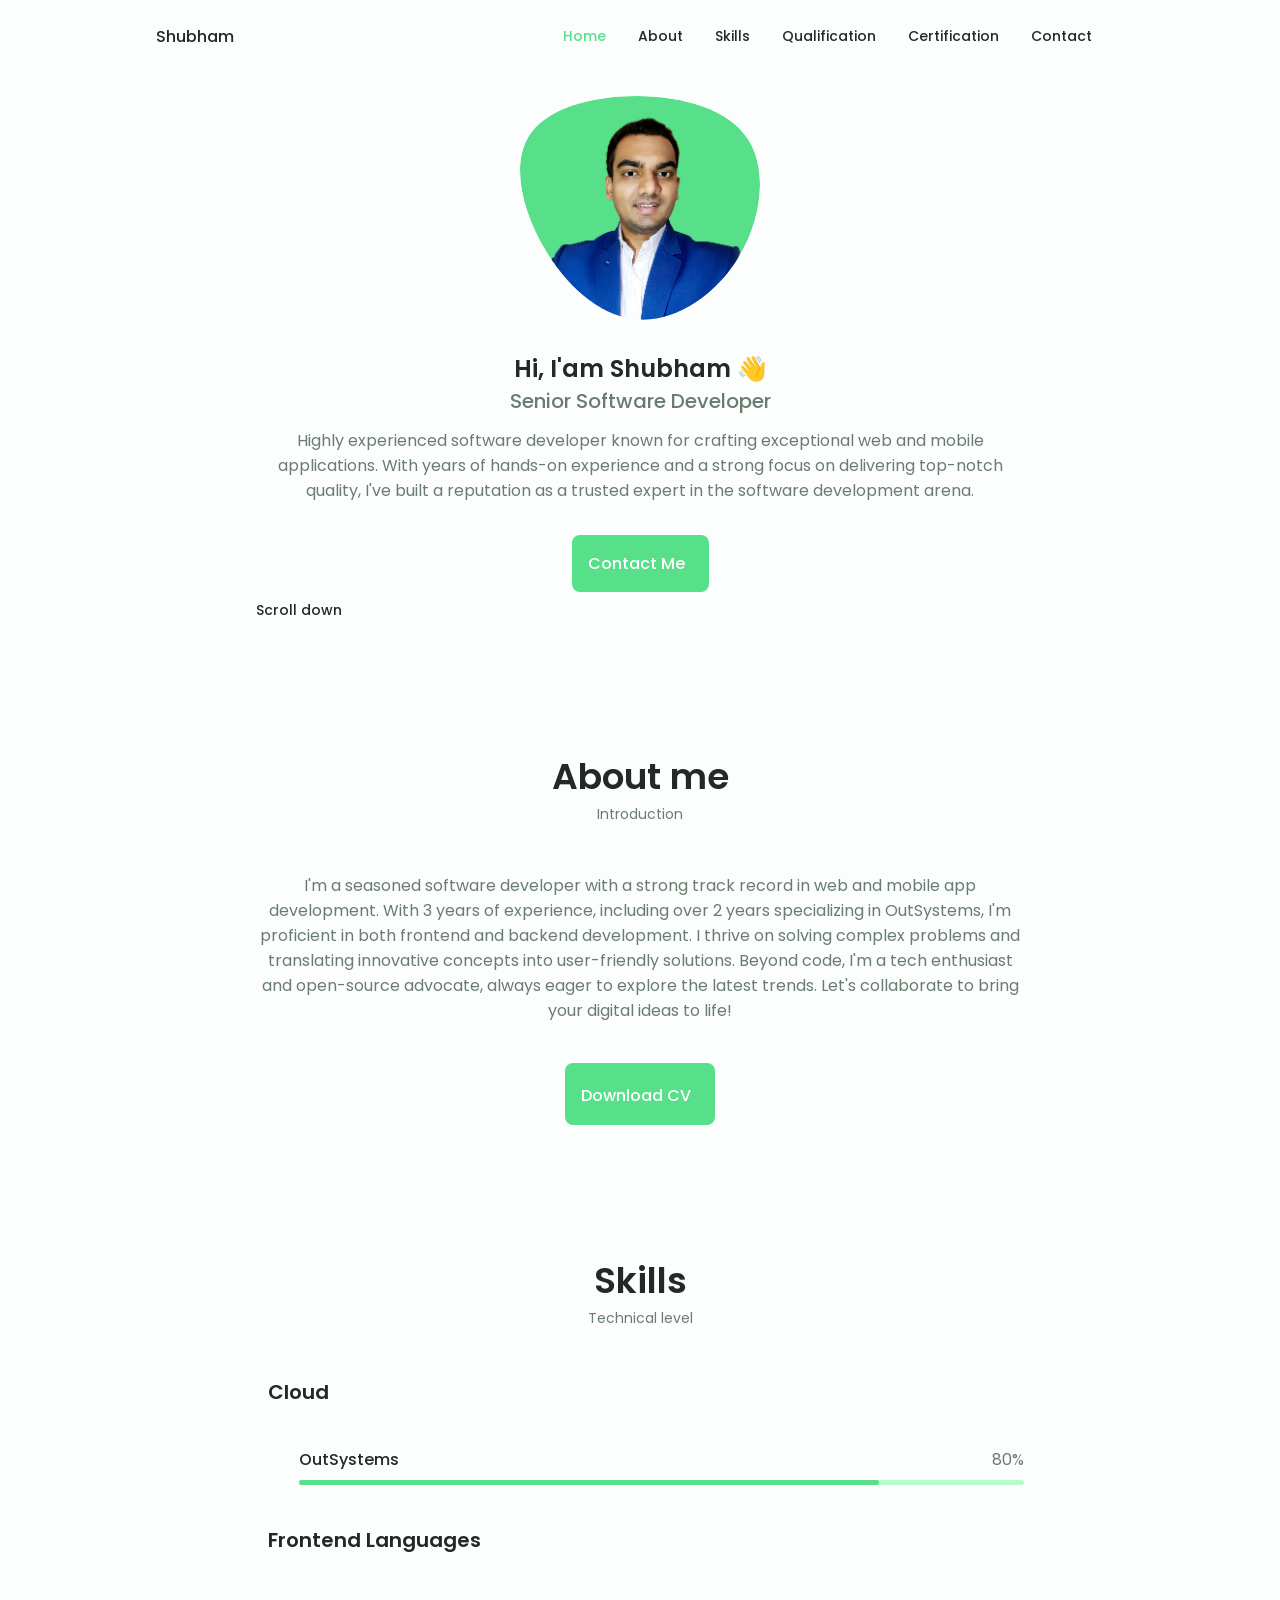
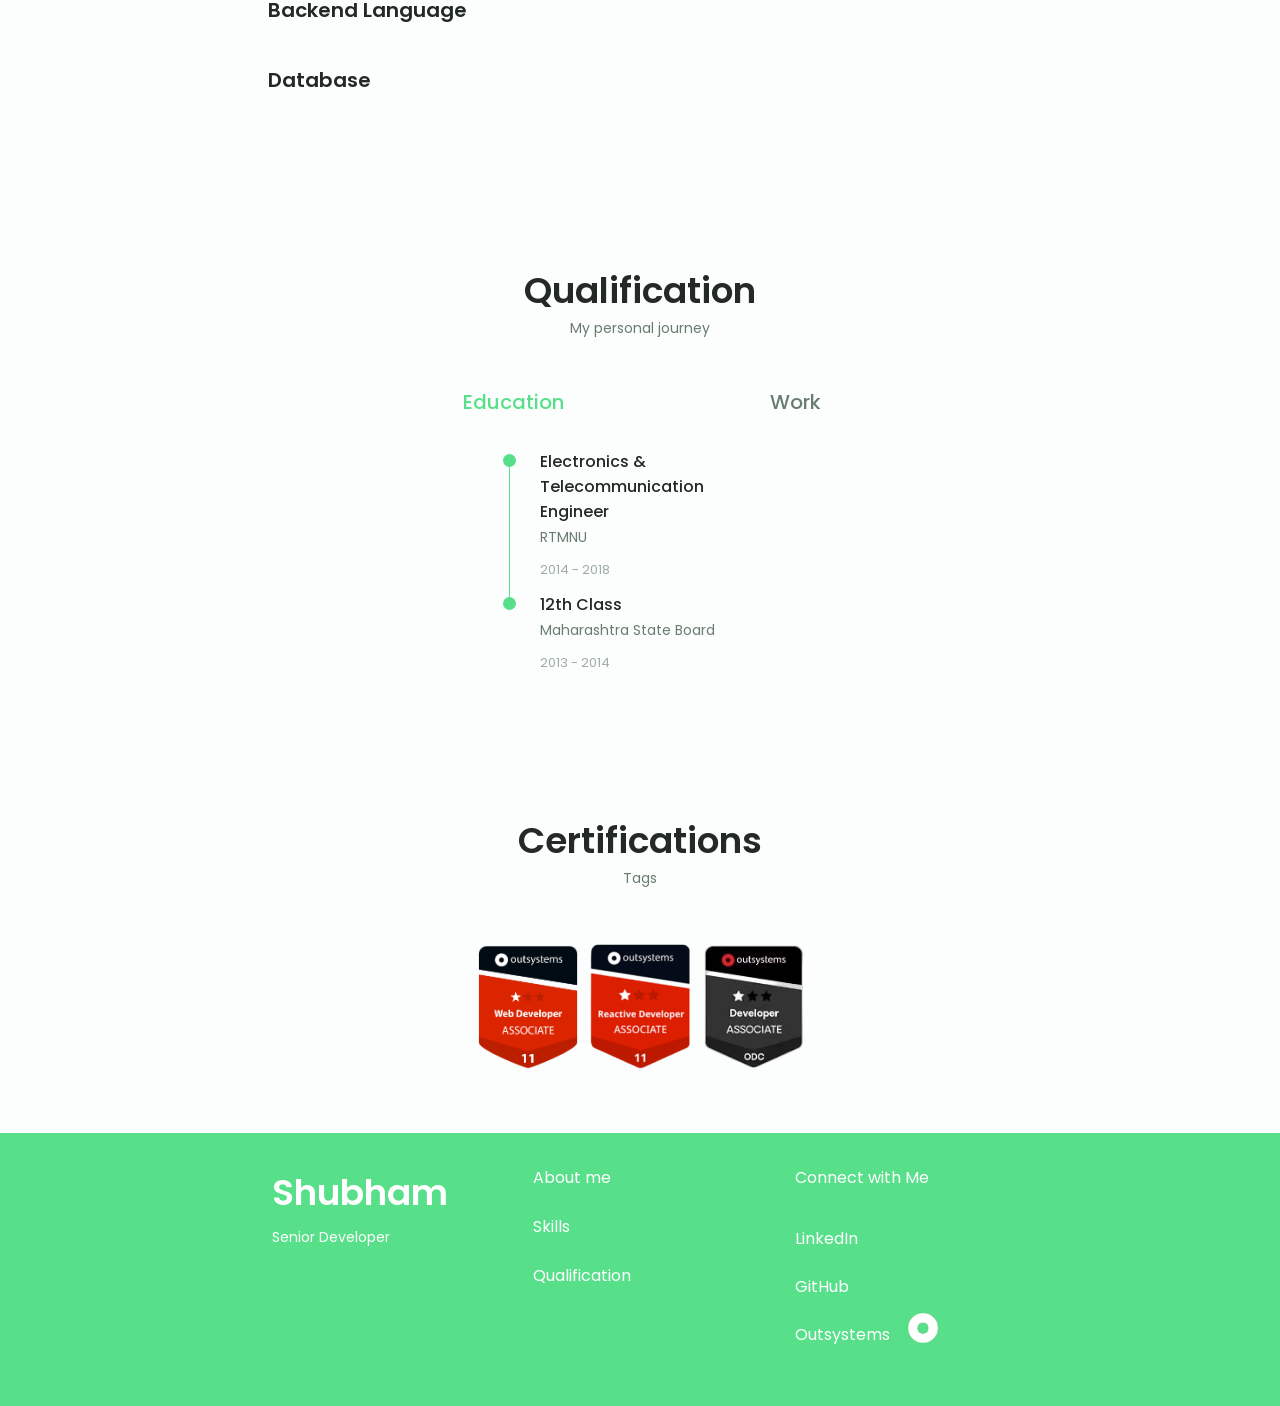
==== index.html @ b78211c8 "Added new files" ====
<!DOCTYPE html>
<html lang="en">
<head>
    <meta charset="UTF-8">
    <meta http-equiv="X-UA-Compatible" content="IE=edge">
    <meta name="viewport" content="width=device-width, initial-scale=1.0">

    <!--=============UNICONS====================-->
    <link rel="stylesheet" href="https://unicons.iconscout.com/release/v4.0.0/css/line.css">

    <!--=============SWIPER CSS====================-->
    <link rel="stylesheet" href="https://cdn.jsdelivr.net/npm/swiper@9.0.3/swiper-bundle.min.css">

    <!--=============CSS====================-->
    <link rel="stylesheet" href="assets/css/styles.css">

    <title>MyPortfolio</title>
</head>
<body>
        <!--=============HEADER====================-->
    <header class="header" id="header">
        <nav class="nav container">
            <a href="#" class="nav__name">Shubham</a>

            <div class="nav__menu" id="nav-menu">
                <ul class="nav__list grid">
                    <li>
                        <a href="#home" class="nav__link active-link">
                            <i class="uil uil-estate nav__icon"></i>Home
                        </a>
                    </li>
                    <li>
                        <a href="#about" class="nav__link">
                            <i class="uil uil-user nav__icon"></i>About
                        </a>
                    </li>
                    <li>
                        <a href="#skills" class="nav__link">
                            <i class="uil uil-file-alt nav__icon"></i>Skills
                        </a>
                    </li>
                    <li>
                        <a href="#qualification" class="nav__link">
                            <i class="uil uil-scenery nav__icon"></i>Qualification
                        </a>
                    </li>
                    <li>
                        <a href="#certification" class="nav__link">
                            <i class="uil uil-award nav__icon"></i>Certification
                        </a>
                    </li>
                    <li>
                        <a href="#footer" class="nav__link">
                            <i class="uil uil-message nav__icon"></i>Contact
                        </a>
                    </li>
                </ul>
                <i class="uil uil-times nav__close" id="nav-close"></i>
            </div>

            <div class="nav__btns">
                    <!-- Theme change button -->
                <i class="uil uil-moon dark-moon" id="theme-button"></i>

                <div class="nav__option" id="nav-option">
                    <i class="uil uil-apps"></i>
                </div>
            </div>
        </nav>
    </header>

    <!--=============MAIN====================-->
    <main class="main">

        <!--==================== HOME ====================-->
        <section class="section" id="home">
            <div class="container">
                <div class="home grid">
                    <div class="home__social">
                        <div class="grid">
                            <a href="https://www.linkedin.com/in/shubham-janbandhu-a11b12160/" target="_blank" class="home__social-icon">
                                <i class="uil uil-linkedin-alt"></i>
                            </a>
                            <a href="https://github.com/ShubhamJ-git" target="_blank" class="home__social-icon">
                                <i class="uil uil-github-alt"></i>
                            </a>
                        </div>
                        <div class="home__img">
                            <svg class="home__logo" viewBox="0 0 200 187" xmlns="http://www.w3.org/2000/svg" xmlns:xlink="http://www.w3.org/1999/xlink">
                                <mask id="mask0" mask-type="alpha">
                                    <path d="M190.312 36.4879C206.582 62.1187 201.309 102.826 182.328 134.186C163.346 165.547 
                                    130.807 187.559 100.226 186.353C69.6454 185.297 41.0228 161.023 21.7403 129.362C2.45775 
                                    97.8511 -7.48481 59.1033 6.67581 34.5279C20.9871 10.1032 59.7028 -0.149132 97.9666 
                                    0.00163737C136.23 0.303176 174.193 10.857 190.312 36.4879Z"/>
                                </mask>
                                <g mask="url(#mask0)">
                                    <path d="M190.312 36.4879C206.582 62.1187 201.309 102.826 182.328 134.186C163.346 
                                    165.547 130.807 187.559 100.226 186.353C69.6454 185.297 41.0228 161.023 21.7403 
                                    129.362C2.45775 97.8511 -7.48481 59.1033 6.67581 34.5279C20.9871 10.1032 59.7028 
                                    -0.149132 97.9666 0.00163737C136.23 0.303176 174.193 10.857 190.312 36.4879Z"/>
                                    <image class="home__logo-img" x='12' y='18'  href="assets/img/logo.png"/>
                                </g>
                            </svg>
                        </div>
                    </div>
                    
                    <div class="home__data home__heading">
                        <h1>Hi, I'am Shubham <span class="wave">👋</span> </h1>
                        <h3 class="home__subtitle">Senior Software Developer</h3>
                        <p class="home__description">Highly experienced software developer known for crafting exceptional web and mobile applications. With years of hands-on experience and a strong focus on delivering top-notch quality, I've built a reputation as a trusted expert in the software development arena.</p>
                        <a href="#footer" class="button button--flex"> Contact Me <i class="uil uil-message button__icon"></i></a>
                    </div>
                </div>
                <div class="home__scroll">
                    <a href="#about" class="home__scroll-button button--flex">
                        <i class="uil uil-mouse-alt home__scroll-mouse"></i>
                        <span class="home__scroll-name">Scroll down</span>
                        <i class="uil uil-arrow-down home__scroll-arrow"></i>
                    </a>
                </div>
            </div>
        </section>

        <!-------------ABOUT------------->
        <section class="section" id="about">
            <h2 class="section__title">About me</h2>
            <span class="section__subtitle">Introduction</span>

            <div class="about__container container">
                <p class="about__description">
                    I'm a seasoned software developer with a strong track record in web and mobile app development. With 3 years of experience, including over 2 years specializing in OutSystems, I'm proficient in both frontend and backend development. I thrive on solving complex problems and translating innovative concepts into user-friendly solutions. Beyond code, I'm a tech enthusiast and open-source advocate, always eager to explore the latest trends. Let's collaborate to bring your digital ideas to life!
                </p>
            </div>

            <div class="about__buttons">
                <a download="" href="assets/pdf/resume.pdf" target="_blank" class="button button__flex">
                    Download CV <i class="uil uil-import button__icon"></i>
                </a>
            </div>
        </section>

        <!-------------SKILLS------------->
        <section class="section" id="skills">
            <h2 class="section__title">Skills</h2>
            <span class="section__subtitle">Technical level</span>

            <div class="skills__container container grid">

                <!-------------SKILL 1------------->
                <div class="skills__content skills__open">
                    <div class="skills__header">
                        <i class="uil uil-clouds skills__icon"></i>
                        <div>
                            <h1 class="skills__title">Cloud</h1>
                        </div>
                        <i class="uil uil-angle-down skills__arrow"></i>
                    </div>

                    <div class="skills__list grid" >

                        <div class="skills__data">
                            <div class="skills__titles">
                                <h3 class="skills__name">OutSystems</h3>
                                <span class="skills_number">80%</span>
                            </div>
                            <div class="skills__bar">
                                <span class="skills__percentage skills__outsystems"></span>
                            </div>
                        </div>
                    </div>
                </div>

                <!-------------SKILL 2------------->
                <div class="skills__content skills__close">
                    <div class="skills__header">
                        <i class="uil uil-brackets-curly skills__icon"></i>
                        <div>
                            <h1 class="skills__title">Frontend Languages</h1>
                        </div>
                        <i class="uil uil-angle-down skills__arrow"></i>
                    </div>

                    <div class="skills__list grid" >

                        <div class="skills__data">
                            <div class="skills__titles">
                                <h3 class="skills__name">HTML</h3>
                                <span class="skills_number">70%</span>
                            </div>
                            <div class="skills__bar">
                                <span class="skills__percentage skills__html"></span>
                            </div>
                        </div>

                        <div class="skills__data">
                            <div class="skills__titles">
                                <h3 class="skills__name">CSS</h3>
                                <span class="skills_number">60%</span>
                            </div>
                            <div class="skills__bar">
                                <span class="skills__percentage skills__css"></span>
                            </div>
                        </div>

                        <div class="skills__data">
                            <div class="skills__titles">
                                <h3 class="skills__name">JavaScript</h3>
                                <span class="skills_number">40%</span>
                            </div>
                            <div class="skills__bar">
                                <span class="skills__percentage skills__js"></span>
                            </div>
                        </div>
                    </div>
                </div>

                <!-------------SKILL 3------------->
                <div class="skills__content skills__close">
                    <div class="skills__header">
                        <i class="uil uil-server-network skills__icon"></i>
                        <div>
                            <h1 class="skills__title">Backend Language</h1>
                        </div>
                        <i class="uil uil-angle-down skills__arrow"></i>
                    </div>

                    <div class="skills__list grid" >

                        <div class="skills__data">
                            <div class="skills__titles">
                                <h3 class="skills__name">Java</h3>
                                <span class="skills_number">80%</span>
                            </div>
                            <div class="skills__bar">
                                <span class="skills__percentage skills__java"></span>
                            </div>
                        </div>
                    </div>
                </div>

                <!-------------SKILL 4------------->
                <div class="skills__content skills__close">
                    <div class="skills__header">
                        <i class="uil uil-database-alt skills__icon"></i>
                        <div>
                            <h1 class="skills__title">Database</h1>
                        </div>
                        <i class="uil uil-angle-down skills__arrow"></i>
                    </div>

                    <div class="skills__list grid" >

                        <div class="skills__data">
                            <div class="skills__titles">
                                <h3 class="skills__name">MySQL</h3>
                                <span class="skills_number">70%</span>
                            </div>
                            <div class="skills__bar">
                                <span class="skills__percentage skills__mysql"></span>
                            </div>
                        </div>

                        <div class="skills__data">
                            <div class="skills__titles">
                                <h3 class="skills__name">SQL Server</h3>
                                <span class="skills_number">40%</span>
                            </div>
                            <div class="skills__bar">
                                <span class="skills__percentage skills__sqlserver"></span>
                            </div>
                        </div>
                    </div>
                </div>
            </div>
        </section>

        <!-------------QUALIFICATION------------->
        <section class="qualification section" id="qualification">
            <h2 class="section__title">Qualification</h2>
            <span class="section__subtitle">My personal journey</span>

            <div class="qualification__container container">
                <div class="qualification__tabs">
                    <div class="qualification__button button--flex qualification__active" data-target="#education">
                        <i class="uil uil-graduation-cap qualification__icon"></i>
                        Education
                    </div>
                    <div class="qualification__button button--flex" data-target="#work">
                        <i class="uil uil-bag-alt qualification__icon"></i>
                        Work
                    </div>
                </div>

                <div class="qualification__sections">
                    <div class="qualification__content">
                        <!-------------QUALIFICATION CONTENT 1------------->
                        <div class="qualification__content qualification__active" data-content id="education">
                            <!-------------QUALIFICATION 1------------->
                            <div class="qualification__data">
                                <div>
                                    <span class="qualification__rounder"></span>
                                    <span class="qualification__line"></span>
                                </div>
                                <div>
                                    <h3 class="qualification__title">Electronics & Telecommunication Engineer</h3>
                                    <span class="qualification__subtitle">RTMNU</span>
                                    <div class="qualification__calendar">
                                        <i class="uil uil-calendar-alt"></i>
                                        2014 - 2018
                                    </div>
                                </div>
                            </div>

                        <!-------------QUALIFICATION 2------------->
                            <div class="qualification__data">
                                <div>
                                    <span class="qualification__rounder"></span>
                                </div>
                                <div>
                                    <h3 class="qualification__title">12th Class</h3>
                                    <span class="qualification__subtitle">Maharashtra State Board</span>
                                    <div class="qualification__calendar">
                                        <i class="uil uil-calendar-alt"></i>
                                        2013 - 2014
                                    </div>
                                </div>
                            </div>
                        </div>

                        <!-------------QUALIFICATION CONTENT 2------------->
                        <div class="qualification__content" data-content id="work">
                            <!-------------QUALIFICATION 1------------->
                            <div class="qualification__data">
                                <div>
                                    <span class="qualification__rounder"></span>
                                    <span class="qualification__line"></span>
                                </div>
                                <div>
                                    <h3 class="qualification__title">Senior Developer</h3>
                                    <span class="qualification__subtitle">OMNEPRESENT TECHNOLOGIES</span>
                                    <div class="qualification__calendar">
                                        <i class="uil uil-calendar-alt"></i>
                                        June 2021 - Present
                                    </div>
                                </div>
                            </div>
                        
                        <!-------------QUALIFICATION 2------------->
                        <div class="qualification__data">
                            <div>
                                <span class="qualification__rounder"></span>
                                <span class="qualification__line"></span>
                            </div>
                            <div>
                                <h3 class="qualification__title">Intern</h3>
                                <span class="qualification__subtitle">HEBEON TECHNOLOGIES</span>
                                <div class="qualification__calendar">
                                    <i class="uil uil-calendar-alt"></i>
                                    Sep 2020 - Dec 2020
                                </div>
                            </div>
                        </div>    

                        <!-------------QUALIFICATION 3------------->
                            <div class="qualification__data">
                                <div>
                                    <span class="qualification__rounder"></span>
                                </div>
                                <div>
                                    <h3 class="qualification__title">Account Recievable Specialist</h3>
                                    <span class="qualification__subtitle">Ascent Business Solution Pvt. Ltd.</span>
                                    <div class="qualification__calendar">
                                        <i class="uil uil-calendar-alt"></i>
                                        July 2018 - Dec 2019
                                    </div>
                                </div>
                            </div>
                        </div>
                    </div>
                </div>
            </div>
        </section>

        <!--=============Certifications====================-->
        <section class="section" id="certification">
            <h2 class="section__title">Certifications</h2>
            <span class="section__subtitle">Tags</span>

            <div class="container grid">
                <div class="certification__content">
                    <img class="certification__web__logo" src="assets/img/WebAssociate.png" alt="web">
                    <img class="certification__reactive__logo" src="assets/img/ReactiveAssociate.png" alt="reactive">
                    <img class="certification__web__logo" src="assets/img/ODC.png" alt="ODC">
                </div>
            </div>
        </section>

    </main>

    <!--=============FOOTER====================-->
    <footer class="footer" id="footer">
        <div class="footer__bg">
            <div class="footer__container container grid__footer">
                <div>
                    <h1 class="footer__title">Shubham</h1>
                    <span class="footer__subtitle">Senior Developer</span>
                </div>
                <ul class="footer__links">
                    <li>
                        <a href="#about" class="footer__link">About me</a>
                    </li>
                    <li>
                        <a href="#skills" class="footer__link">Skills</a>
                    </li>
                    <li>
                        <a href="#qualification" class="footer__link">Qualification</a>
                    </li>
                </ul>
                <ul class="footer__links">
                    <li>
                        <span class="footer__link">Connect with Me</span>
                    </li>
                    <li class="footer__social-link">
                        <p class="footer__link">LinkedIn</p>
                        <a href="https://www.linkedin.com/in/shubham-janbandhu-a11b12160/" target="_blank" class="footer__social-icon">
                            <i class="uil uil-linkedin"></i>
                        </a>
                        <p class="footer__link">GitHub</p>
                        <a href="https://github.com/ShubhamJ-git" target="_blank" class="footer__social-icon">
                            <i class="uil uil-github"></i>
                        </a>
                        <p class="footer__link">Outsystems</p>
                        <a href="https://www.outsystems.com/profile/m4yt1bsoyk/overview" target="_blank" class="footer__social-icon">
                            <img src="assets/img/Outsystems.png" class="footer__outsystems-logo"/>
                        </a>  
                    </li>
                </ul>
            </div>
        </div>
    </footer>

    <!--=============SCROLL TOP====================-->
    <a href="#" class="scrollup" id="scroll-up">
        <i class="uil uil-arrow-up scrollup__icon"></i>
    </a>
        
    <!--=============MAIN JS====================-->
    <script src="assets/js/main.js"></script>
</body>
</html>
---- assets/css/styles.css ----
/*--=============GOOGLE FONTS====================--*/
@import url('https://fonts.googleapis.com/css2?family=Poppins:wght@400;500;600&display=swap');

/*--=============VARIABLE CSS====================--*/
:root {
  --header-height: 3rem;

  /*========== Colors ==========*/
  /* Change favorite color */
  --hue-color: 142; /*Purple 250 - Green 142 - Blue 230 - Pink 340*/

  /* HSL color mode */
  --first-color: hsl(var(--hue-color), 69%, 61%);
  --first-color-second: hsl(var(--hue-color), 69%, 61%);
  --first-color-alt: hsl(var(--hue-color), 57%, 53%);
  --first-color-lighter: hsl(var(--hue-color), 92%, 85%);
  --title-color: hsl(var(--hue-color), 8%, 15%);
  --text-color: hsl(var(--hue-color), 8%, 45%);
  --text-color-light: hsl(var(--hue-color), 8%, 65%);
  --input-color: hsl(var(--hue-color), 70%, 96%);
  --body-color: hsl(var(--hue-color), 60%, 99%);
  --container-color: #fff;
  --scroll-bar-color: hsl(var(--hue-color), 12%, 90%);
  --scroll-thumb-color: hsl(var(--hue-color), 12%, 80%);

  /*========== Font and typography ==========*/
  --body-font: 'Poppins', sans-serif;

  /* .5rem = 8px, 1rem = 16px, 1.5rem = 24px ... */
  --big-font-size: 2rem;
  --h1-font-size: 1.5rem;
  --h2-font-size: 1.25rem;
  --h3-font-size: 1.125rem;
  --normal-font-size: .938rem;
  --small-font-size: .813rem;
  --smaller-font-size: .75rem;

  /*========== Font weight ==========*/
  --font-medium: 500;
  --font-semi-bold: 600;

  /*========== Margenes Bottom ==========*/
  /* .25rem = 4px, .5rem = 8px, .75rem = 12px ... */
  --mb-0-25: .25rem;
  --mb-0-5: .5rem;
  --mb-0-75: .75rem;
  --mb-1: 1rem;
  --mb-1-5: 1.5rem;
  --mb-2: 2rem;
  --mb-2-5: 2.5rem;
  --mb-3: 3rem;

  /*========== z index ==========*/
  --z-tooltip: 10;
  --z-fixed: 100;
  --z-modal: 1000;
}

* {
    box-sizing: border-box;
    padding: 0;
    margin: 0;
  }

html{
  scroll-behavior: smooth;
}

body {
  margin: 0 0 var(--header-height) 0;
  font-family: var(--body-font);
  font-size: var(--normal-font-size);
  background-color: var(--body-color);
  color: var(--text-color);
}

h1, h2, h3, h4 {
  color: var(--title-color);
  font-weight: var(--font-semi-bold);
}

ul {
  list-style: none;
}

a {
  text-decoration: none;
}

img {
  max-width: 100%;
  height: auto;
}

/*==================== REUSABLE CSS CLASSES ====================*/
.section {
  padding: 2rem 0 4rem;
}

.section__title {
  font-size: var(--h1-font-size);
  color: var(--title-color);
}

.section__subtitle {
  display: block;
  font-size: var(--small-font-size);
  margin-bottom: var(--mb-3);
}

.section__title, 
.section__subtitle {
  text-align: center;
}

/*========== Button Dark/Light ==========*/
.nav__btns{
  display: flex;
  align-items: center;
}

.dark-moon{
  font-size: 1.25rem;
  color: var(--title-color);
  margin-right: var(--mb-1);
  cursor: pointer;
}

.dark-moon:hover{
  color: var(--first-color);
}

/*------------------Button------------*/
.button{
  display: inline-block;
  background-color: var(--first-color);
  color: #fff;
  padding: 1rem;
  border-radius: .5rem;
  font-weight: var(--font-medium);
}

.button:hover{
  background-color: var(--first-color-alt);
}

.button__icon{
  font-size: 1.25rem;
  margin-left: var(--mb-0-5);
  transition: .3s;
}

.button--white{
  background-color: #fff;
  color: var(--first-color);
}

.button--white:hover{
  background-color: #fff;
}

.button--flex{
  display: inline-flex;
  align-items: center;
}

.button--small{
  padding: .75rem 1rem;
}

.button--link{
  padding: 0;
  background-color: transparent;
  color: var(--first-color);
}

.button--link:hover{
  background-color: transparent;
  color: var(--first-color-alt);
}

/*==================== SCROLL BAR ====================*/
::-webkit-scrollbar{
  width: .60rem;
  background-color: var(--scroll-bar-color);
  border-radius: .5rem;
}

::-webkit-scrollbar-thumb{
  background-color: var(--scroll-thumb-color);
  border-radius: .5rem;
}

::-webkit-scrollbar-thumb:hover{
  background-color: var(--text-color-light);
}

/*==================== LAYOUT ====================*/
.container {
  max-width: 768px;
  margin-left: var(--mb-1-5);
  margin-right: var(--mb-1-5);
}

.grid {
  display: grid;
  gap: 1.5rem;
}

.header {
  width: 100%;
  position: fixed;
  bottom: 0;
  left: 0;
  z-index: var(--z-fixed);
  background-color: var(--body-color);
}

  /*==================== NAV ====================*/
.nav{
  max-width: 968px;
  height: var(--header-height);
  display: flex;
  justify-content: space-between;
  align-items: center;
}

.nav__name, .nav__option{
  color: var(--title-color);
  font-weight: var(--font-medium);
}

.nav__name:hover{
  color: var(--first-color);
}

.nav__option{
  font-size: 1.1rem;
  cursor: pointer;
}

.nav__option:hover{
  color: var(--first-color);
}

/*========== Variables Dark theme ==========*/
body.dark-theme{
  /* HSL color mode */
  --first-color-second: hsl(var(--hue-color), 30%, 8%);
  --title-color: hsl(var(--hue-color), 8%, 95%);
  --text-color: hsl(var(--hue-color), 8%, 75%);
  --input-color: hsl(var(--hue-color), 29%, 16%);
  --body-color: hsl(var(--hue-color), 28%, 12%);
  --container-color: hsl(var(--hue-color), 29%, 16%);
  --scroll-bar-color: hsl(var(--hue-color), 12%, 48%);
  --scroll-thumb-color: hsl(var(--hue-color), 12%, 36%);
}

/* Font size for large devices */
@media screen and (min-width: 968px) {
  :root {
      --big-font-size: 3rem;
      --h1-font-size: 2.25rem;
      --h2-font-size: 1.5rem;
      --h3-font-size: 1.25rem;
      --normal-font-size: 1rem;
      --small-font-size: .875rem;
      --smaller-font-size: .813rem;
  }
}

@media screen and (max-width: 767px) {
  .nav__menu{
    position: fixed;
    bottom: -100%;
    left: 0;
    width: 100%;
    background-color: var(--body-color);
    padding: 2rem 1.5rem 4rem;
    box-shadow: 0 -1px 4px rgba(0, 0, 0, 0.15);
    border-radius: 1.5rem 1.5rem 0 0;
    transition: .3s;
  }
}

.nav__list{
  grid-template-columns: repeat(3, 1fr);
  gap: 1rem;
}

.nav__link{
  display: flex;
  flex-direction: column;
  align-items: center;
  font-size: var(--small-font-size);
  color: var(--title-color);
  font-weight: var(--font-medium);
}

.nav__link:hover{
  color: var(--first-color);
}

.nav__icon{
  font-size: 1.2rem;
}

.nav__close{
  position: absolute;
  right: 1.3rem;
  bottom: .5rem;
  font-size: 1.5rem;
  cursor: pointer;
  color: var(--first-color);
}

.nav__close:hover{
  color: var(--first-color-alt);
}

/*show-menu*/
.show-menu{
  bottom: 0;
}

/* Active Link */
.active-link{
  color: var(--first-color);
}

/* Change background header */
.scroll-header{
  box-shadow: 0 -1px 4px rgba(0, 0, 0, 0.15);
}

/*=============== Home =======================*/
.home__img{
  order: 1;
  justify-self: center;
}

.home__content{
  gap: 1rem;
}

.home__social{
  display: grid;
  grid-template-columns: 0 1fr;
  align-items: end;
}

.home__social-icon{
  font-size: 1.25rem;
  color: var(--first-color);
}

.home__social-icon:hover{
  color: var(--first-color-alt);
}

.home__logo{
  width: 200px;
  fill: var(--first-color);
}

.home__logo-img{
  width: 175px;
}

.home__data{
  order: 1;
  grid-column: 1/2;
}

.home__subtitle{
  font-size: var(--h3-font-size);
  color: var(--text-color);
  font-weight: var(--font-medium);
  margin-bottom: var(--mb-0-75);
}

.home__description{
  margin-bottom: var(--mb-2);
}

.home__scroll{
  display: none;
}

.home__scroll-button{
  color: var(--first-color);
  transition: .3s;
}

.home__scroll-button:hover{
  transform: translateY(.25rem);
}

.home__scroll-mouse{
  font-size: 2rem;
}

.home__scroll-name{
  font-size: var(--small-font-size);
  color: var(--title-color);
  font-weight: var(--font-medium);
  
}

.home__scroll-arrow{
  font-size: 1.25rem;
}

.home__heading{
  text-align: center;
}

/*========== About ===============*/
.about__description{
  text-align: center;
  margin-bottom: var(--mb-2-5);
}

.about__container{
  column-gap: 5rem;
}

.about__buttons{
  display: flex;
  justify-content: center;
}

/*========== Skills ===============*/
.skills__icon, 
.skills__arrow{
  font-size: 2rem;
  color: var(--first-color);
}

.skills__container{
  row-gap: 0;
}

.skills__header{
  display: flex;
  align-items: center;
  margin-bottom: var(--mb-2-5);
  cursor: pointer;
}

.skills__icon{
  margin-right: var(--mb-0-75);
}

.skills__arrow{
  margin-left: auto;
  transition: .4s;
}

.skills__title{
  font-size: var(--h3-font-size);
}

.skills__subtitle{
  font-size: var(--small-font-size);
  color: var(--text-color-light);
}

.skills__list{
  row-gap: 1.5rem;
  padding-left: 2.7rem;
}

.skills__titles{
  display: flex;
  justify-content: space-between;
  margin-bottom: var(--mb-0-5);
}

.skills__open .skills__list{
  height: max-content;
  margin-bottom: var(--mb-2-5);
}

.skills__close .skills__list{
  height: 0;
  overflow: hidden;
}

.skills__name{
  font-size: var(--normal-font-size);
  font-weight: var(--font-medium);
}

.skills__bar,
.skills__percentage{
  height: 5px;
  border-radius: .25rem;
}

.skills__bar{
  background-color: var(--first-color-lighter);
}

.skills__percentage{
  display: block;
  background-color: var(--first-color);
}

.skills__outsystems{
  width: 80%;
}

.skills__html{
  width: 70%;
}

.skills__css{
  width: 60%;
}

.skills__js{
  width: 40%;
}

.skills__java{
  width: 80%;
}

.skills__mysql{
  width: 70%;
}

.skills__sqlserver{
  width: 40%;
}

.skills__open .skills__arrow{
  transform: rotate(-180deg);
}

/*========== Qualifications ===============*/
.qualification__icon{
  font-size: 1.8rem;
  margin-right: var(--mb-0-25);
}

.qualification__tabs{
  display: flex;
  justify-content: space-evenly;
  margin-bottom: var(--mb-2);
}

.qualification__button{
  font-size: var(--h3-font-size);
  font-weight: var(--font-medium);
  cursor: pointer;
}

.qualification__button:hover{
  color: var(--first-color);
}

.qualification__icon{
  font-size: 1.8rem;
  margin-right: var(--mb-0-25);
}

.qualification__button.qualification__active{
  color: var(--first-color);
}

.qualification__rounder{
  display: inline-block;
  width: 13px;
  height: 13px;
  background-color: var(--first-color);
  border-radius: 50%;
}

.qualification__line{
  display: block;
  width: 1px;
  height: 100%;
  background-color: var(--first-color);
  transform: translate(6px, -7px);
}

.qualification [data-content]{
  display: none;
}

.qualification__active[data-content]{
  display: block;
  margin: auto;
  width: max-content;
}

.qualification__data{
  display: grid;
  grid-template-columns: 1fr 200px 1fr;
  column-gap: 1.5rem;
  margin-bottom: var(--mb-0-75);
}

.qualification__calendar{
  font-size: var(--smaller-font-size);
  color: var(--text-color-light);
}

.qualification__title{
  font-size: var(--normal-font-size);
  font-weight: var(--font-medium);
}

.qualification__subtitle{
  display: inline-block;
  font-size: var(--small-font-size);
  margin-bottom: var(--mb-0-75);
}

/* FOOTER */

.footer{
  padding-top: 2rem;
}

.footer__bg{
  background-color: var(--first-color-second);
  padding: 2rem 0 3rem;
}

.footer__container{
  row-gap: 3.5rem;
}

.footer__title{
  font-size: var(--h1-font-size);
  margin-bottom: var(--mb-0-25);
}

.footer__subtitle{
  font-size: var(--small-font-size);
}

.footer__links{
  display: flex;
  flex-direction: column;
  row-gap: 1.5rem;
}

.footer__link:hover{
  color: var(--first-color-lighter);
}

.footer__title,
.footer__subtitle,
.footer__link,
.footer__social{
  color: #fff;
}

.footer__social-icon {
  font-size: 2rem;
  color: #fff;
}

.footer__social-link{
  display: grid;
  grid-template-columns: repeat(2, max-content);
  column-gap: 1rem;
  align-items: center;
  grid-template-rows: repeat(3, 3rem);
}

.footer__outsystems-logo{
  max-width: 40px;
  margin-left: -3px;
}

.grid__footer {
  display: grid;
  gap: 3rem;
}

/* SCROLL UP */
.scrollup{
  position: fixed;
  right: 1rem;
  bottom: -20%;
  background-color: var(--first-color);
  opacity: .8;
  padding: 0 .3rem;
  border-radius: .4rem;
  z-index: var(--z-tooltip);
  transition: .2s;
}

.scrollup:hover{
  background-color: var(--first-color-alt);
}

.scrollup__icon{
  font-size: 1.5rem;
  color: #fff;
}

.show-scroll{
  bottom: 5rem;
}

/* Certifications */
.certification__content{
  display: inline-flex;
  align-items: baseline;
  justify-content: center;
}

.certification__web__logo{
  width: 100px;
}

.certification__reactive__logo{
  width: 125px;
}

/*------ Media Queries ------*/

/* for small devices */
@media screen and (max-width: 350px) {

  .container{
    margin-left: var(--mb-1);
    margin-right: var(--mb-1);
  }

  .skills__title{
    font-size: var(--normal-font-size);
  }

}

/* for medium devices */
@media screen and (min-width: 568px) {

  .home__img{
    order: 1;
    justify-self: center;
  }

  .grid__footer {
    grid-template-columns: repeat(3, 1fr);
  }
}

@media screen and (min-width: 768px) {

  .home__content {
    padding-top: 1rem;
    column-gap: 2rem;
  }

  .home__scroll {
    display: block;
  }

  .home__scroll-button{
    margin-left: 0rem;
  }

  .container{
    margin-left: auto;
    margin-right: auto;
  }

  body{
    margin: 0;
  }

  .nav{
    height: calc(var(--header-height) + 1.5rem);
    column-gap: 1rem;
  }
  
  .header{
    top: 0;
    bottom: initial;
  }

  .header,
  .main,
  .footer__container{
      padding: 0 1rem;
  }

  .nav__option{
    display: none;
  }

  .nav__icon,
  .nav__close,
  .nav__toggle{
    display: none;
  }

  .nav__list{
    display: flex;
    column-gap: 2rem;
  }

  .nav__menu{
    margin-left: auto;
  }
  
  .section {
    padding: 6rem 0 2rem;
  }

  
}

/* for Large devices */
@media screen and (min-width: 1024px) {

  .home__logo{
    width: 240px;
  }
}

/*--------Animations----------*/
.wave {
  animation-name: wave-animation;  /* Refers to the name of your @keyframes element below */
  animation-duration: 2.5s;        /* Change to speed up or slow down */
  animation-iteration-count: infinite;  /* Never stop waving :) */
  transform-origin: 70% 70%;       /* Pivot around the bottom-left palm */
  display: inline-block;
}

@keyframes wave-animation {
    0% { transform: rotate( 0.0deg) }
   10% { transform: rotate(14.0deg) }  /* The following five values can be played with to make the waving more or less extreme */
   20% { transform: rotate(-8.0deg) }
   30% { transform: rotate(14.0deg) }
   40% { transform: rotate(-4.0deg) }
   50% { transform: rotate(10.0deg) }
   60% { transform: rotate( 0.0deg) }  /* Reset for the last half to pause */
  100% { transform: rotate( 0.0deg) }
}
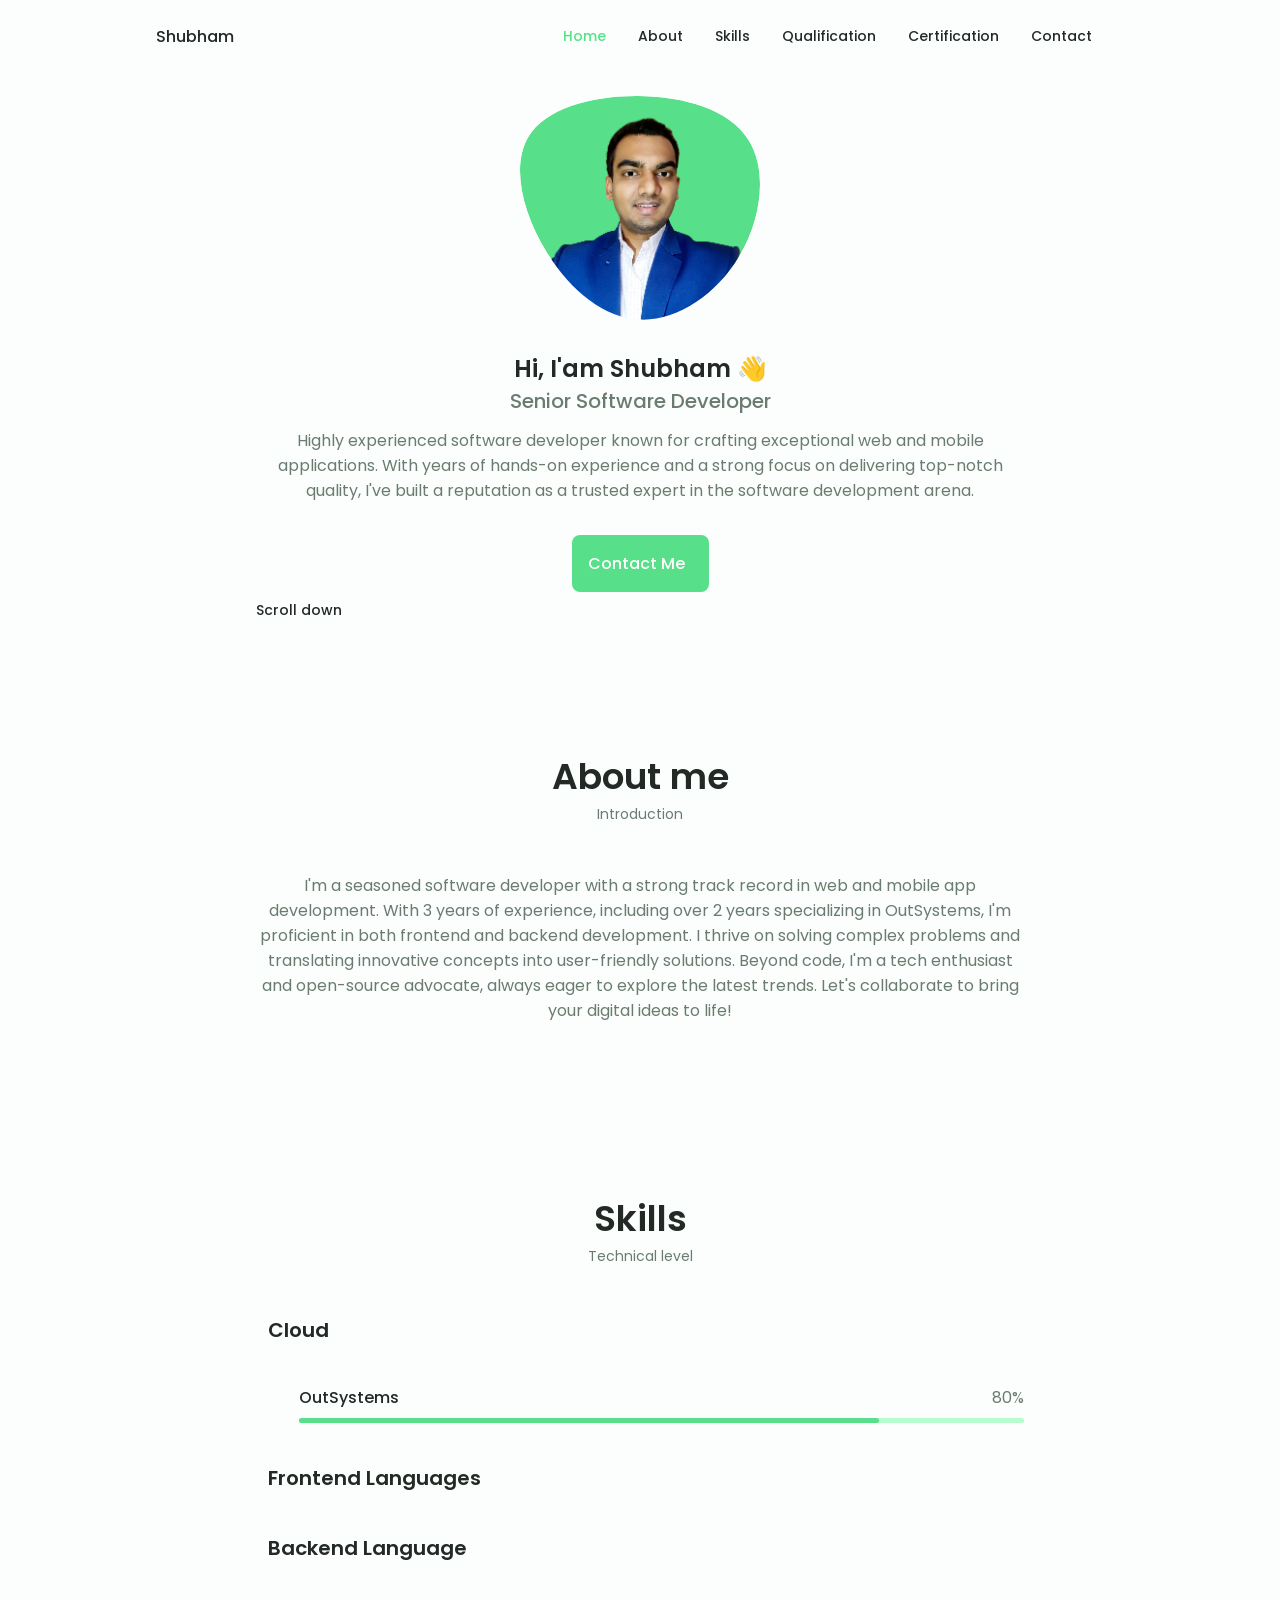
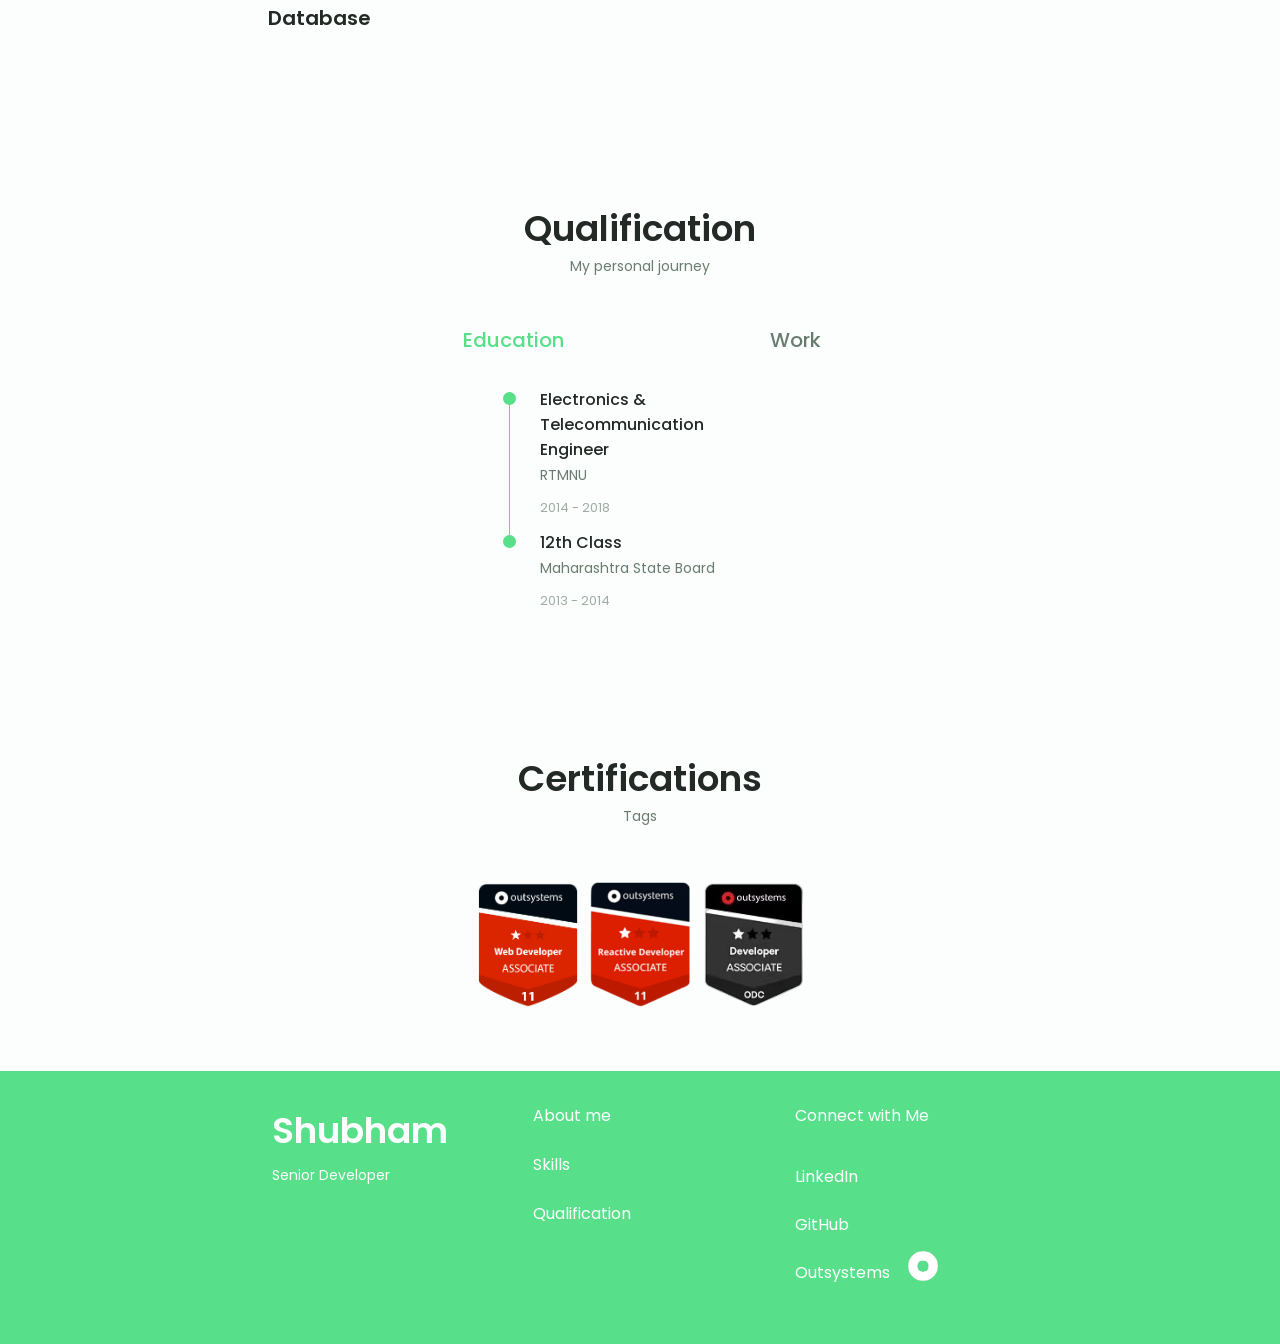
==== commit fd9fa094: "Update html" ====
--- a/index.html
+++ b/index.html
@@ -131,12 +131,6 @@
                     I'm a seasoned software developer with a strong track record in web and mobile app development. With 3 years of experience, including over 2 years specializing in OutSystems, I'm proficient in both frontend and backend development. I thrive on solving complex problems and translating innovative concepts into user-friendly solutions. Beyond code, I'm a tech enthusiast and open-source advocate, always eager to explore the latest trends. Let's collaborate to bring your digital ideas to life!
                 </p>
             </div>
-
-            <div class="about__buttons">
-                <a download="" href="assets/pdf/resume.pdf" target="_blank" class="button button__flex">
-                    Download CV <i class="uil uil-import button__icon"></i>
-                </a>
-            </div>
         </section>
 
         <!-------------SKILLS------------->
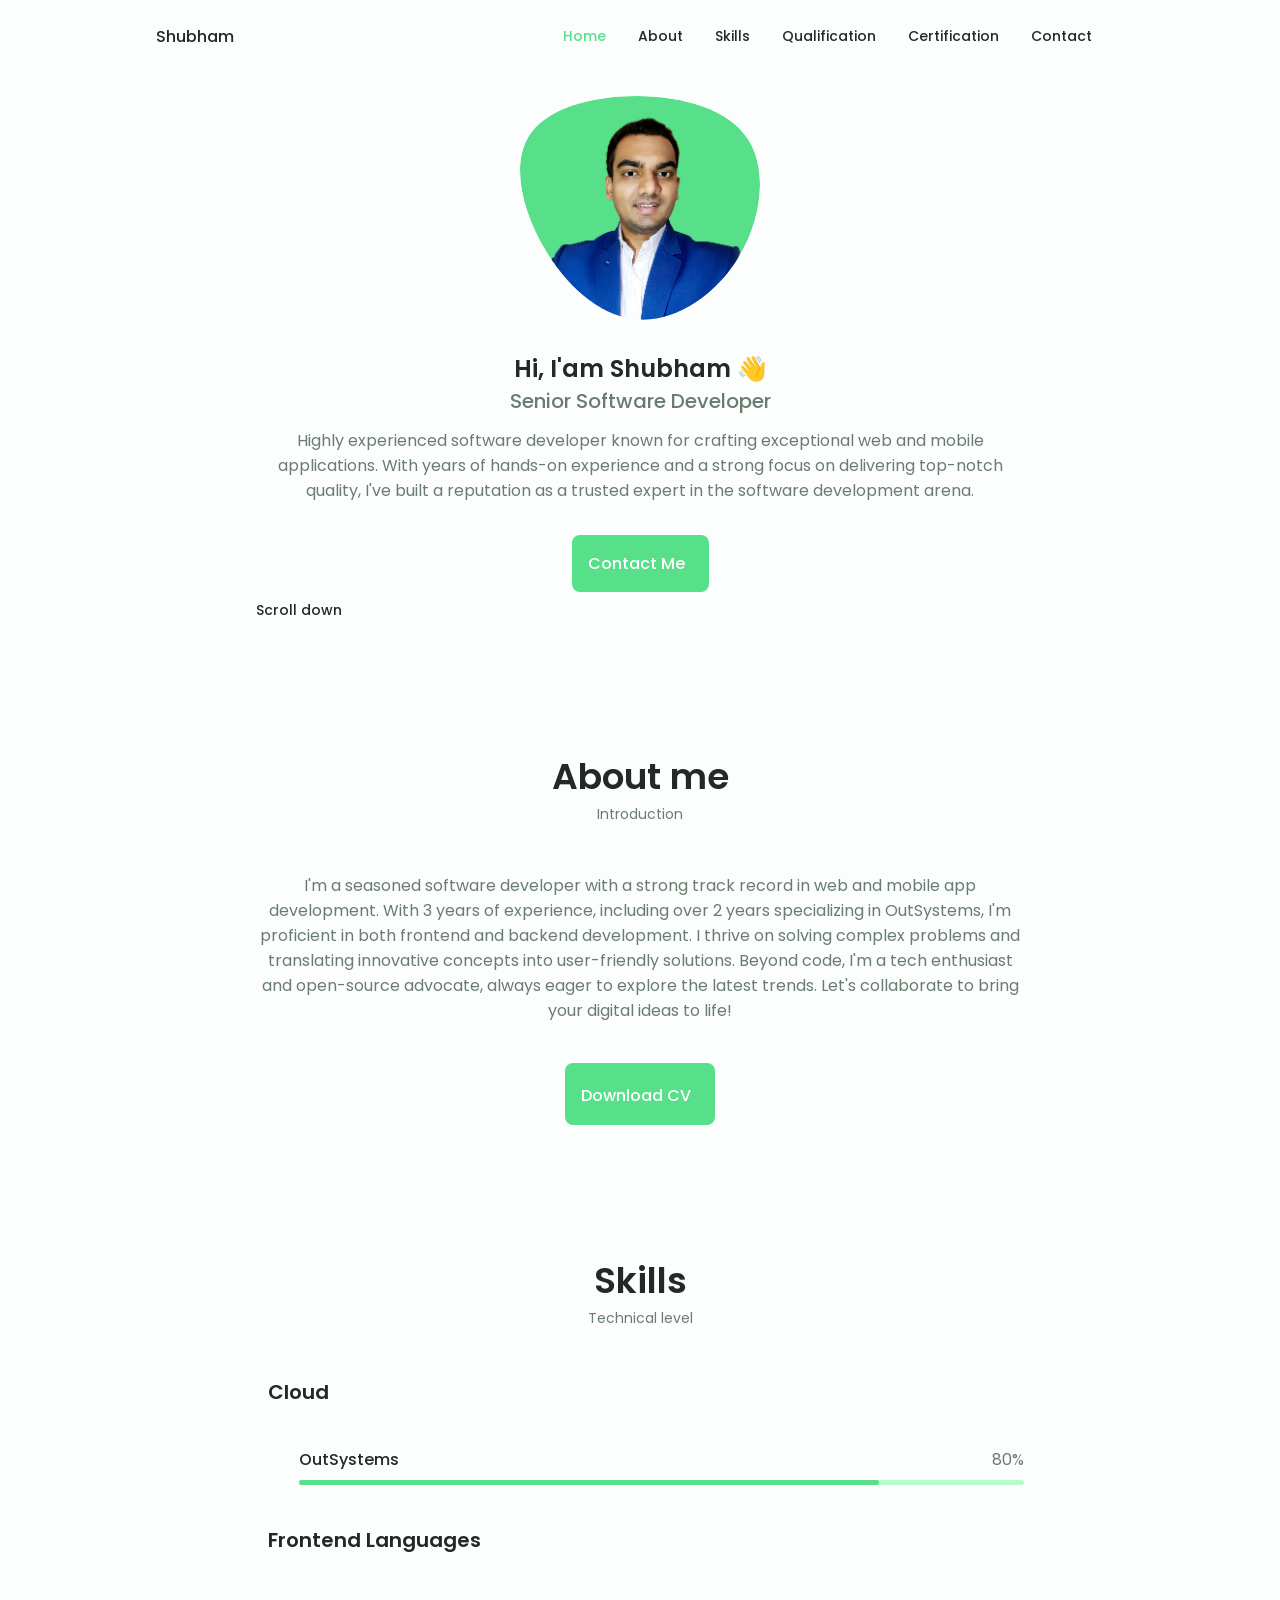
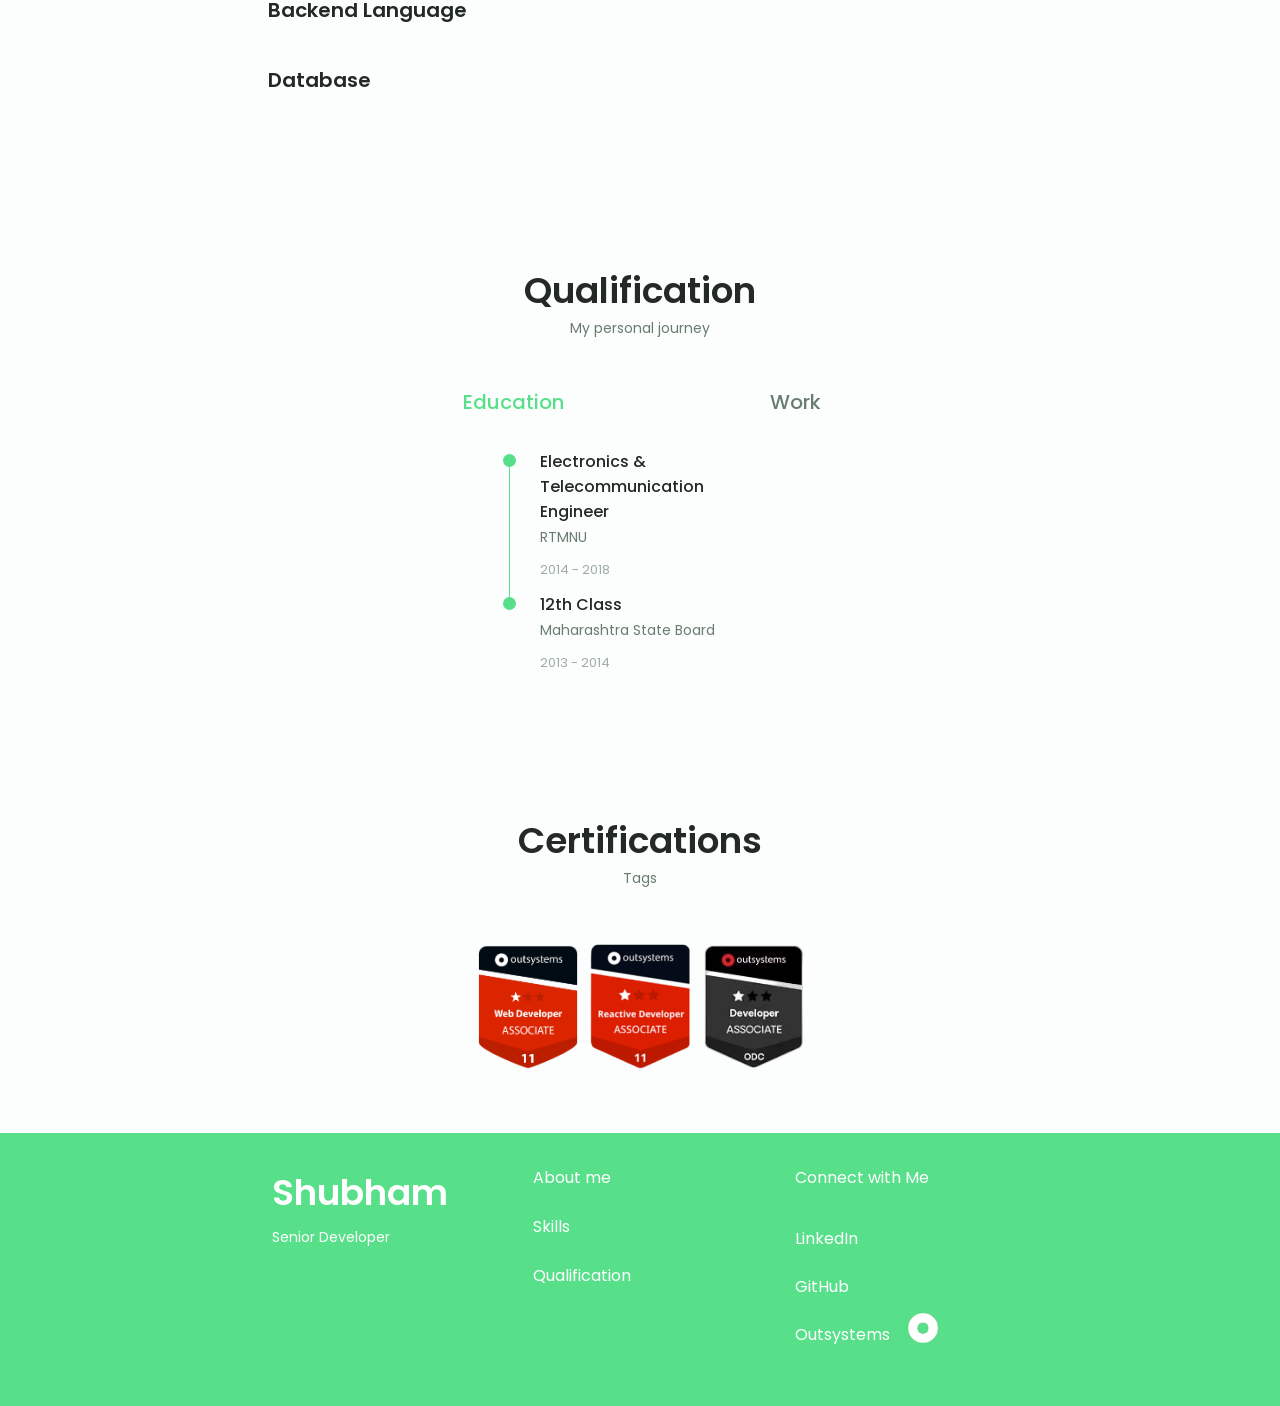
==== commit 77d134ed: "add my portfolio folder" ====
--- a/index.html
+++ b/index.html
@@ -1,444 +1,450 @@
-<!DOCTYPE html>
-<html lang="en">
-<head>
-    <meta charset="UTF-8">
-    <meta http-equiv="X-UA-Compatible" content="IE=edge">
-    <meta name="viewport" content="width=device-width, initial-scale=1.0">
-
-    <!--=============UNICONS====================-->
-    <link rel="stylesheet" href="https://unicons.iconscout.com/release/v4.0.0/css/line.css">
-
-    <!--=============SWIPER CSS====================-->
-    <link rel="stylesheet" href="https://cdn.jsdelivr.net/npm/swiper@9.0.3/swiper-bundle.min.css">
-
-    <!--=============CSS====================-->
-    <link rel="stylesheet" href="assets/css/styles.css">
-
-    <title>MyPortfolio</title>
-</head>
-<body>
-        <!--=============HEADER====================-->
-    <header class="header" id="header">
-        <nav class="nav container">
-            <a href="#" class="nav__name">Shubham</a>
-
-            <div class="nav__menu" id="nav-menu">
-                <ul class="nav__list grid">
-                    <li>
-                        <a href="#home" class="nav__link active-link">
-                            <i class="uil uil-estate nav__icon"></i>Home
-                        </a>
-                    </li>
-                    <li>
-                        <a href="#about" class="nav__link">
-                            <i class="uil uil-user nav__icon"></i>About
-                        </a>
-                    </li>
-                    <li>
-                        <a href="#skills" class="nav__link">
-                            <i class="uil uil-file-alt nav__icon"></i>Skills
-                        </a>
-                    </li>
-                    <li>
-                        <a href="#qualification" class="nav__link">
-                            <i class="uil uil-scenery nav__icon"></i>Qualification
-                        </a>
-                    </li>
-                    <li>
-                        <a href="#certification" class="nav__link">
-                            <i class="uil uil-award nav__icon"></i>Certification
-                        </a>
-                    </li>
-                    <li>
-                        <a href="#footer" class="nav__link">
-                            <i class="uil uil-message nav__icon"></i>Contact
-                        </a>
-                    </li>
-                </ul>
-                <i class="uil uil-times nav__close" id="nav-close"></i>
-            </div>
-
-            <div class="nav__btns">
-                    <!-- Theme change button -->
-                <i class="uil uil-moon dark-moon" id="theme-button"></i>
-
-                <div class="nav__option" id="nav-option">
-                    <i class="uil uil-apps"></i>
-                </div>
-            </div>
-        </nav>
-    </header>
-
-    <!--=============MAIN====================-->
-    <main class="main">
-
-        <!--==================== HOME ====================-->
-        <section class="section" id="home">
-            <div class="container">
-                <div class="home grid">
-                    <div class="home__social">
-                        <div class="grid">
-                            <a href="https://www.linkedin.com/in/shubham-janbandhu-a11b12160/" target="_blank" class="home__social-icon">
-                                <i class="uil uil-linkedin-alt"></i>
-                            </a>
-                            <a href="https://github.com/ShubhamJ-git" target="_blank" class="home__social-icon">
-                                <i class="uil uil-github-alt"></i>
-                            </a>
-                        </div>
-                        <div class="home__img">
-                            <svg class="home__logo" viewBox="0 0 200 187" xmlns="http://www.w3.org/2000/svg" xmlns:xlink="http://www.w3.org/1999/xlink">
-                                <mask id="mask0" mask-type="alpha">
-                                    <path d="M190.312 36.4879C206.582 62.1187 201.309 102.826 182.328 134.186C163.346 165.547 
-                                    130.807 187.559 100.226 186.353C69.6454 185.297 41.0228 161.023 21.7403 129.362C2.45775 
-                                    97.8511 -7.48481 59.1033 6.67581 34.5279C20.9871 10.1032 59.7028 -0.149132 97.9666 
-                                    0.00163737C136.23 0.303176 174.193 10.857 190.312 36.4879Z"/>
-                                </mask>
-                                <g mask="url(#mask0)">
-                                    <path d="M190.312 36.4879C206.582 62.1187 201.309 102.826 182.328 134.186C163.346 
-                                    165.547 130.807 187.559 100.226 186.353C69.6454 185.297 41.0228 161.023 21.7403 
-                                    129.362C2.45775 97.8511 -7.48481 59.1033 6.67581 34.5279C20.9871 10.1032 59.7028 
-                                    -0.149132 97.9666 0.00163737C136.23 0.303176 174.193 10.857 190.312 36.4879Z"/>
-                                    <image class="home__logo-img" x='12' y='18'  href="assets/img/logo.png"/>
-                                </g>
-                            </svg>
-                        </div>
-                    </div>
-                    
-                    <div class="home__data home__heading">
-                        <h1>Hi, I'am Shubham <span class="wave">👋</span> </h1>
-                        <h3 class="home__subtitle">Senior Software Developer</h3>
-                        <p class="home__description">Highly experienced software developer known for crafting exceptional web and mobile applications. With years of hands-on experience and a strong focus on delivering top-notch quality, I've built a reputation as a trusted expert in the software development arena.</p>
-                        <a href="#footer" class="button button--flex"> Contact Me <i class="uil uil-message button__icon"></i></a>
-                    </div>
-                </div>
-                <div class="home__scroll">
-                    <a href="#about" class="home__scroll-button button--flex">
-                        <i class="uil uil-mouse-alt home__scroll-mouse"></i>
-                        <span class="home__scroll-name">Scroll down</span>
-                        <i class="uil uil-arrow-down home__scroll-arrow"></i>
-                    </a>
-                </div>
-            </div>
-        </section>
-
-        <!-------------ABOUT------------->
-        <section class="section" id="about">
-            <h2 class="section__title">About me</h2>
-            <span class="section__subtitle">Introduction</span>
-
-            <div class="about__container container">
-                <p class="about__description">
-                    I'm a seasoned software developer with a strong track record in web and mobile app development. With 3 years of experience, including over 2 years specializing in OutSystems, I'm proficient in both frontend and backend development. I thrive on solving complex problems and translating innovative concepts into user-friendly solutions. Beyond code, I'm a tech enthusiast and open-source advocate, always eager to explore the latest trends. Let's collaborate to bring your digital ideas to life!
-                </p>
-            </div>
-        </section>
-
-        <!-------------SKILLS------------->
-        <section class="section" id="skills">
-            <h2 class="section__title">Skills</h2>
-            <span class="section__subtitle">Technical level</span>
-
-            <div class="skills__container container grid">
-
-                <!-------------SKILL 1------------->
-                <div class="skills__content skills__open">
-                    <div class="skills__header">
-                        <i class="uil uil-clouds skills__icon"></i>
-                        <div>
-                            <h1 class="skills__title">Cloud</h1>
-                        </div>
-                        <i class="uil uil-angle-down skills__arrow"></i>
-                    </div>
-
-                    <div class="skills__list grid" >
-
-                        <div class="skills__data">
-                            <div class="skills__titles">
-                                <h3 class="skills__name">OutSystems</h3>
-                                <span class="skills_number">80%</span>
-                            </div>
-                            <div class="skills__bar">
-                                <span class="skills__percentage skills__outsystems"></span>
-                            </div>
-                        </div>
-                    </div>
-                </div>
-
-                <!-------------SKILL 2------------->
-                <div class="skills__content skills__close">
-                    <div class="skills__header">
-                        <i class="uil uil-brackets-curly skills__icon"></i>
-                        <div>
-                            <h1 class="skills__title">Frontend Languages</h1>
-                        </div>
-                        <i class="uil uil-angle-down skills__arrow"></i>
-                    </div>
-
-                    <div class="skills__list grid" >
-
-                        <div class="skills__data">
-                            <div class="skills__titles">
-                                <h3 class="skills__name">HTML</h3>
-                                <span class="skills_number">70%</span>
-                            </div>
-                            <div class="skills__bar">
-                                <span class="skills__percentage skills__html"></span>
-                            </div>
-                        </div>
-
-                        <div class="skills__data">
-                            <div class="skills__titles">
-                                <h3 class="skills__name">CSS</h3>
-                                <span class="skills_number">60%</span>
-                            </div>
-                            <div class="skills__bar">
-                                <span class="skills__percentage skills__css"></span>
-                            </div>
-                        </div>
-
-                        <div class="skills__data">
-                            <div class="skills__titles">
-                                <h3 class="skills__name">JavaScript</h3>
-                                <span class="skills_number">40%</span>
-                            </div>
-                            <div class="skills__bar">
-                                <span class="skills__percentage skills__js"></span>
-                            </div>
-                        </div>
-                    </div>
-                </div>
-
-                <!-------------SKILL 3------------->
-                <div class="skills__content skills__close">
-                    <div class="skills__header">
-                        <i class="uil uil-server-network skills__icon"></i>
-                        <div>
-                            <h1 class="skills__title">Backend Language</h1>
-                        </div>
-                        <i class="uil uil-angle-down skills__arrow"></i>
-                    </div>
-
-                    <div class="skills__list grid" >
-
-                        <div class="skills__data">
-                            <div class="skills__titles">
-                                <h3 class="skills__name">Java</h3>
-                                <span class="skills_number">80%</span>
-                            </div>
-                            <div class="skills__bar">
-                                <span class="skills__percentage skills__java"></span>
-                            </div>
-                        </div>
-                    </div>
-                </div>
-
-                <!-------------SKILL 4------------->
-                <div class="skills__content skills__close">
-                    <div class="skills__header">
-                        <i class="uil uil-database-alt skills__icon"></i>
-                        <div>
-                            <h1 class="skills__title">Database</h1>
-                        </div>
-                        <i class="uil uil-angle-down skills__arrow"></i>
-                    </div>
-
-                    <div class="skills__list grid" >
-
-                        <div class="skills__data">
-                            <div class="skills__titles">
-                                <h3 class="skills__name">MySQL</h3>
-                                <span class="skills_number">70%</span>
-                            </div>
-                            <div class="skills__bar">
-                                <span class="skills__percentage skills__mysql"></span>
-                            </div>
-                        </div>
-
-                        <div class="skills__data">
-                            <div class="skills__titles">
-                                <h3 class="skills__name">SQL Server</h3>
-                                <span class="skills_number">40%</span>
-                            </div>
-                            <div class="skills__bar">
-                                <span class="skills__percentage skills__sqlserver"></span>
-                            </div>
-                        </div>
-                    </div>
-                </div>
-            </div>
-        </section>
-
-        <!-------------QUALIFICATION------------->
-        <section class="qualification section" id="qualification">
-            <h2 class="section__title">Qualification</h2>
-            <span class="section__subtitle">My personal journey</span>
-
-            <div class="qualification__container container">
-                <div class="qualification__tabs">
-                    <div class="qualification__button button--flex qualification__active" data-target="#education">
-                        <i class="uil uil-graduation-cap qualification__icon"></i>
-                        Education
-                    </div>
-                    <div class="qualification__button button--flex" data-target="#work">
-                        <i class="uil uil-bag-alt qualification__icon"></i>
-                        Work
-                    </div>
-                </div>
-
-                <div class="qualification__sections">
-                    <div class="qualification__content">
-                        <!-------------QUALIFICATION CONTENT 1------------->
-                        <div class="qualification__content qualification__active" data-content id="education">
-                            <!-------------QUALIFICATION 1------------->
-                            <div class="qualification__data">
-                                <div>
-                                    <span class="qualification__rounder"></span>
-                                    <span class="qualification__line"></span>
-                                </div>
-                                <div>
-                                    <h3 class="qualification__title">Electronics & Telecommunication Engineer</h3>
-                                    <span class="qualification__subtitle">RTMNU</span>
-                                    <div class="qualification__calendar">
-                                        <i class="uil uil-calendar-alt"></i>
-                                        2014 - 2018
-                                    </div>
-                                </div>
-                            </div>
-
-                        <!-------------QUALIFICATION 2------------->
-                            <div class="qualification__data">
-                                <div>
-                                    <span class="qualification__rounder"></span>
-                                </div>
-                                <div>
-                                    <h3 class="qualification__title">12th Class</h3>
-                                    <span class="qualification__subtitle">Maharashtra State Board</span>
-                                    <div class="qualification__calendar">
-                                        <i class="uil uil-calendar-alt"></i>
-                                        2013 - 2014
-                                    </div>
-                                </div>
-                            </div>
-                        </div>
-
-                        <!-------------QUALIFICATION CONTENT 2------------->
-                        <div class="qualification__content" data-content id="work">
-                            <!-------------QUALIFICATION 1------------->
-                            <div class="qualification__data">
-                                <div>
-                                    <span class="qualification__rounder"></span>
-                                    <span class="qualification__line"></span>
-                                </div>
-                                <div>
-                                    <h3 class="qualification__title">Senior Developer</h3>
-                                    <span class="qualification__subtitle">OMNEPRESENT TECHNOLOGIES</span>
-                                    <div class="qualification__calendar">
-                                        <i class="uil uil-calendar-alt"></i>
-                                        June 2021 - Present
-                                    </div>
-                                </div>
-                            </div>
-                        
-                        <!-------------QUALIFICATION 2------------->
-                        <div class="qualification__data">
-                            <div>
-                                <span class="qualification__rounder"></span>
-                                <span class="qualification__line"></span>
-                            </div>
-                            <div>
-                                <h3 class="qualification__title">Intern</h3>
-                                <span class="qualification__subtitle">HEBEON TECHNOLOGIES</span>
-                                <div class="qualification__calendar">
-                                    <i class="uil uil-calendar-alt"></i>
-                                    Sep 2020 - Dec 2020
-                                </div>
-                            </div>
-                        </div>    
-
-                        <!-------------QUALIFICATION 3------------->
-                            <div class="qualification__data">
-                                <div>
-                                    <span class="qualification__rounder"></span>
-                                </div>
-                                <div>
-                                    <h3 class="qualification__title">Account Recievable Specialist</h3>
-                                    <span class="qualification__subtitle">Ascent Business Solution Pvt. Ltd.</span>
-                                    <div class="qualification__calendar">
-                                        <i class="uil uil-calendar-alt"></i>
-                                        July 2018 - Dec 2019
-                                    </div>
-                                </div>
-                            </div>
-                        </div>
-                    </div>
-                </div>
-            </div>
-        </section>
-
-        <!--=============Certifications====================-->
-        <section class="section" id="certification">
-            <h2 class="section__title">Certifications</h2>
-            <span class="section__subtitle">Tags</span>
-
-            <div class="container grid">
-                <div class="certification__content">
-                    <img class="certification__web__logo" src="assets/img/WebAssociate.png" alt="web">
-                    <img class="certification__reactive__logo" src="assets/img/ReactiveAssociate.png" alt="reactive">
-                    <img class="certification__web__logo" src="assets/img/ODC.png" alt="ODC">
-                </div>
-            </div>
-        </section>
-
-    </main>
-
-    <!--=============FOOTER====================-->
-    <footer class="footer" id="footer">
-        <div class="footer__bg">
-            <div class="footer__container container grid__footer">
-                <div>
-                    <h1 class="footer__title">Shubham</h1>
-                    <span class="footer__subtitle">Senior Developer</span>
-                </div>
-                <ul class="footer__links">
-                    <li>
-                        <a href="#about" class="footer__link">About me</a>
-                    </li>
-                    <li>
-                        <a href="#skills" class="footer__link">Skills</a>
-                    </li>
-                    <li>
-                        <a href="#qualification" class="footer__link">Qualification</a>
-                    </li>
-                </ul>
-                <ul class="footer__links">
-                    <li>
-                        <span class="footer__link">Connect with Me</span>
-                    </li>
-                    <li class="footer__social-link">
-                        <p class="footer__link">LinkedIn</p>
-                        <a href="https://www.linkedin.com/in/shubham-janbandhu-a11b12160/" target="_blank" class="footer__social-icon">
-                            <i class="uil uil-linkedin"></i>
-                        </a>
-                        <p class="footer__link">GitHub</p>
-                        <a href="https://github.com/ShubhamJ-git" target="_blank" class="footer__social-icon">
-                            <i class="uil uil-github"></i>
-                        </a>
-                        <p class="footer__link">Outsystems</p>
-                        <a href="https://www.outsystems.com/profile/m4yt1bsoyk/overview" target="_blank" class="footer__social-icon">
-                            <img src="assets/img/Outsystems.png" class="footer__outsystems-logo"/>
-                        </a>  
-                    </li>
-                </ul>
-            </div>
-        </div>
-    </footer>
-
-    <!--=============SCROLL TOP====================-->
-    <a href="#" class="scrollup" id="scroll-up">
-        <i class="uil uil-arrow-up scrollup__icon"></i>
-    </a>
-        
-    <!--=============MAIN JS====================-->
-    <script src="assets/js/main.js"></script>
-</body>
+<!DOCTYPE html>
+<html lang="en">
+<head>
+    <meta charset="UTF-8">
+    <meta http-equiv="X-UA-Compatible" content="IE=edge">
+    <meta name="viewport" content="width=device-width, initial-scale=1.0">
+
+    <!--=============UNICONS====================-->
+    <link rel="stylesheet" href="https://unicons.iconscout.com/release/v4.0.0/css/line.css">
+
+    <!--=============SWIPER CSS====================-->
+    <link rel="stylesheet" href="https://cdn.jsdelivr.net/npm/swiper@9.0.3/swiper-bundle.min.css">
+
+    <!--=============CSS====================-->
+    <link rel="stylesheet" href="assets/css/styles.css">
+
+    <title>MyPortfolio</title>
+</head>
+<body>
+        <!--=============HEADER====================-->
+    <header class="header" id="header">
+        <nav class="nav container">
+            <a href="#" class="nav__name">Shubham</a>
+
+            <div class="nav__menu" id="nav-menu">
+                <ul class="nav__list grid">
+                    <li>
+                        <a href="#home" class="nav__link active-link">
+                            <i class="uil uil-estate nav__icon"></i>Home
+                        </a>
+                    </li>
+                    <li>
+                        <a href="#about" class="nav__link">
+                            <i class="uil uil-user nav__icon"></i>About
+                        </a>
+                    </li>
+                    <li>
+                        <a href="#skills" class="nav__link">
+                            <i class="uil uil-file-alt nav__icon"></i>Skills
+                        </a>
+                    </li>
+                    <li>
+                        <a href="#qualification" class="nav__link">
+                            <i class="uil uil-scenery nav__icon"></i>Qualification
+                        </a>
+                    </li>
+                    <li>
+                        <a href="#certification" class="nav__link">
+                            <i class="uil uil-award nav__icon"></i>Certification
+                        </a>
+                    </li>
+                    <li>
+                        <a href="#footer" class="nav__link">
+                            <i class="uil uil-message nav__icon"></i>Contact
+                        </a>
+                    </li>
+                </ul>
+                <i class="uil uil-times nav__close" id="nav-close"></i>
+            </div>
+
+            <div class="nav__btns">
+                    <!-- Theme change button -->
+                <i class="uil uil-moon dark-moon" id="theme-button"></i>
+
+                <div class="nav__option" id="nav-option">
+                    <i class="uil uil-apps"></i>
+                </div>
+            </div>
+        </nav>
+    </header>
+
+    <!--=============MAIN====================-->
+    <main class="main">
+
+        <!--==================== HOME ====================-->
+        <section class="section" id="home">
+            <div class="container">
+                <div class="home grid">
+                    <div class="home__social">
+                        <div class="grid">
+                            <a href="https://www.linkedin.com/in/shubham-janbandhu-a11b12160/" target="_blank" class="home__social-icon">
+                                <i class="uil uil-linkedin-alt"></i>
+                            </a>
+                            <a href="https://github.com/ShubhamJ-git" target="_blank" class="home__social-icon">
+                                <i class="uil uil-github-alt"></i>
+                            </a>
+                        </div>
+                        <div class="home__img">
+                            <svg class="home__logo" viewBox="0 0 200 187" xmlns="http://www.w3.org/2000/svg" xmlns:xlink="http://www.w3.org/1999/xlink">
+                                <mask id="mask0" mask-type="alpha">
+                                    <path d="M190.312 36.4879C206.582 62.1187 201.309 102.826 182.328 134.186C163.346 165.547 
+                                    130.807 187.559 100.226 186.353C69.6454 185.297 41.0228 161.023 21.7403 129.362C2.45775 
+                                    97.8511 -7.48481 59.1033 6.67581 34.5279C20.9871 10.1032 59.7028 -0.149132 97.9666 
+                                    0.00163737C136.23 0.303176 174.193 10.857 190.312 36.4879Z"/>
+                                </mask>
+                                <g mask="url(#mask0)">
+                                    <path d="M190.312 36.4879C206.582 62.1187 201.309 102.826 182.328 134.186C163.346 
+                                    165.547 130.807 187.559 100.226 186.353C69.6454 185.297 41.0228 161.023 21.7403 
+                                    129.362C2.45775 97.8511 -7.48481 59.1033 6.67581 34.5279C20.9871 10.1032 59.7028 
+                                    -0.149132 97.9666 0.00163737C136.23 0.303176 174.193 10.857 190.312 36.4879Z"/>
+                                    <image class="home__logo-img" x='12' y='18'  href="assets/img/logo.png"/>
+                                </g>
+                            </svg>
+                        </div>
+                    </div>
+                    
+                    <div class="home__data home__heading">
+                        <h1>Hi, I'am Shubham <span class="wave">👋</span> </h1>
+                        <h3 class="home__subtitle">Senior Software Developer</h3>
+                        <p class="home__description">Highly experienced software developer known for crafting exceptional web and mobile applications. With years of hands-on experience and a strong focus on delivering top-notch quality, I've built a reputation as a trusted expert in the software development arena.</p>
+                        <a href="#footer" class="button button--flex"> Contact Me <i class="uil uil-message button__icon"></i></a>
+                    </div>
+                </div>
+                <div class="home__scroll">
+                    <a href="#about" class="home__scroll-button button--flex">
+                        <i class="uil uil-mouse-alt home__scroll-mouse"></i>
+                        <span class="home__scroll-name">Scroll down</span>
+                        <i class="uil uil-arrow-down home__scroll-arrow"></i>
+                    </a>
+                </div>
+            </div>
+        </section>
+
+        <!-------------ABOUT------------->
+        <section class="section" id="about">
+            <h2 class="section__title">About me</h2>
+            <span class="section__subtitle">Introduction</span>
+
+            <div class="about__container container">
+                <p class="about__description">
+                    I'm a seasoned software developer with a strong track record in web and mobile app development. With 3 years of experience, including over 2 years specializing in OutSystems, I'm proficient in both frontend and backend development. I thrive on solving complex problems and translating innovative concepts into user-friendly solutions. Beyond code, I'm a tech enthusiast and open-source advocate, always eager to explore the latest trends. Let's collaborate to bring your digital ideas to life!
+                </p>
+            </div>
+
+            <div class="about__buttons">
+                <a download="" href="assets/pdf/resume.pdf" target="_blank" class="button button__flex">
+                    Download CV <i class="uil uil-import button__icon"></i>
+                </a>
+            </div>
+        </section>
+
+        <!-------------SKILLS------------->
+        <section class="section" id="skills">
+            <h2 class="section__title">Skills</h2>
+            <span class="section__subtitle">Technical level</span>
+
+            <div class="skills__container container grid">
+
+                <!-------------SKILL 1------------->
+                <div class="skills__content skills__open">
+                    <div class="skills__header">
+                        <i class="uil uil-clouds skills__icon"></i>
+                        <div>
+                            <h1 class="skills__title">Cloud</h1>
+                        </div>
+                        <i class="uil uil-angle-down skills__arrow"></i>
+                    </div>
+
+                    <div class="skills__list grid" >
+
+                        <div class="skills__data">
+                            <div class="skills__titles">
+                                <h3 class="skills__name">OutSystems</h3>
+                                <span class="skills_number">80%</span>
+                            </div>
+                            <div class="skills__bar">
+                                <span class="skills__percentage skills__outsystems"></span>
+                            </div>
+                        </div>
+                    </div>
+                </div>
+
+                <!-------------SKILL 2------------->
+                <div class="skills__content skills__close">
+                    <div class="skills__header">
+                        <i class="uil uil-brackets-curly skills__icon"></i>
+                        <div>
+                            <h1 class="skills__title">Frontend Languages</h1>
+                        </div>
+                        <i class="uil uil-angle-down skills__arrow"></i>
+                    </div>
+
+                    <div class="skills__list grid" >
+
+                        <div class="skills__data">
+                            <div class="skills__titles">
+                                <h3 class="skills__name">HTML</h3>
+                                <span class="skills_number">70%</span>
+                            </div>
+                            <div class="skills__bar">
+                                <span class="skills__percentage skills__html"></span>
+                            </div>
+                        </div>
+
+                        <div class="skills__data">
+                            <div class="skills__titles">
+                                <h3 class="skills__name">CSS</h3>
+                                <span class="skills_number">60%</span>
+                            </div>
+                            <div class="skills__bar">
+                                <span class="skills__percentage skills__css"></span>
+                            </div>
+                        </div>
+
+                        <div class="skills__data">
+                            <div class="skills__titles">
+                                <h3 class="skills__name">JavaScript</h3>
+                                <span class="skills_number">40%</span>
+                            </div>
+                            <div class="skills__bar">
+                                <span class="skills__percentage skills__js"></span>
+                            </div>
+                        </div>
+                    </div>
+                </div>
+
+                <!-------------SKILL 3------------->
+                <div class="skills__content skills__close">
+                    <div class="skills__header">
+                        <i class="uil uil-server-network skills__icon"></i>
+                        <div>
+                            <h1 class="skills__title">Backend Language</h1>
+                        </div>
+                        <i class="uil uil-angle-down skills__arrow"></i>
+                    </div>
+
+                    <div class="skills__list grid" >
+
+                        <div class="skills__data">
+                            <div class="skills__titles">
+                                <h3 class="skills__name">Java</h3>
+                                <span class="skills_number">80%</span>
+                            </div>
+                            <div class="skills__bar">
+                                <span class="skills__percentage skills__java"></span>
+                            </div>
+                        </div>
+                    </div>
+                </div>
+
+                <!-------------SKILL 4------------->
+                <div class="skills__content skills__close">
+                    <div class="skills__header">
+                        <i class="uil uil-database-alt skills__icon"></i>
+                        <div>
+                            <h1 class="skills__title">Database</h1>
+                        </div>
+                        <i class="uil uil-angle-down skills__arrow"></i>
+                    </div>
+
+                    <div class="skills__list grid" >
+
+                        <div class="skills__data">
+                            <div class="skills__titles">
+                                <h3 class="skills__name">MySQL</h3>
+                                <span class="skills_number">70%</span>
+                            </div>
+                            <div class="skills__bar">
+                                <span class="skills__percentage skills__mysql"></span>
+                            </div>
+                        </div>
+
+                        <div class="skills__data">
+                            <div class="skills__titles">
+                                <h3 class="skills__name">SQL Server</h3>
+                                <span class="skills_number">40%</span>
+                            </div>
+                            <div class="skills__bar">
+                                <span class="skills__percentage skills__sqlserver"></span>
+                            </div>
+                        </div>
+                    </div>
+                </div>
+            </div>
+        </section>
+
+        <!-------------QUALIFICATION------------->
+        <section class="qualification section" id="qualification">
+            <h2 class="section__title">Qualification</h2>
+            <span class="section__subtitle">My personal journey</span>
+
+            <div class="qualification__container container">
+                <div class="qualification__tabs">
+                    <div class="qualification__button button--flex qualification__active" data-target="#education">
+                        <i class="uil uil-graduation-cap qualification__icon"></i>
+                        Education
+                    </div>
+                    <div class="qualification__button button--flex" data-target="#work">
+                        <i class="uil uil-bag-alt qualification__icon"></i>
+                        Work
+                    </div>
+                </div>
+
+                <div class="qualification__sections">
+                    <div class="qualification__content">
+                        <!-------------QUALIFICATION CONTENT 1------------->
+                        <div class="qualification__content qualification__active" data-content id="education">
+                            <!-------------QUALIFICATION 1------------->
+                            <div class="qualification__data">
+                                <div>
+                                    <span class="qualification__rounder"></span>
+                                    <span class="qualification__line"></span>
+                                </div>
+                                <div>
+                                    <h3 class="qualification__title">Electronics & Telecommunication Engineer</h3>
+                                    <span class="qualification__subtitle">RTMNU</span>
+                                    <div class="qualification__calendar">
+                                        <i class="uil uil-calendar-alt"></i>
+                                        2014 - 2018
+                                    </div>
+                                </div>
+                            </div>
+
+                        <!-------------QUALIFICATION 2------------->
+                            <div class="qualification__data">
+                                <div>
+                                    <span class="qualification__rounder"></span>
+                                </div>
+                                <div>
+                                    <h3 class="qualification__title">12th Class</h3>
+                                    <span class="qualification__subtitle">Maharashtra State Board</span>
+                                    <div class="qualification__calendar">
+                                        <i class="uil uil-calendar-alt"></i>
+                                        2013 - 2014
+                                    </div>
+                                </div>
+                            </div>
+                        </div>
+
+                        <!-------------QUALIFICATION CONTENT 2------------->
+                        <div class="qualification__content" data-content id="work">
+                            <!-------------QUALIFICATION 1------------->
+                            <div class="qualification__data">
+                                <div>
+                                    <span class="qualification__rounder"></span>
+                                    <span class="qualification__line"></span>
+                                </div>
+                                <div>
+                                    <h3 class="qualification__title">Senior Developer</h3>
+                                    <span class="qualification__subtitle">OMNEPRESENT TECHNOLOGIES</span>
+                                    <div class="qualification__calendar">
+                                        <i class="uil uil-calendar-alt"></i>
+                                        June 2021 - Present
+                                    </div>
+                                </div>
+                            </div>
+                        
+                        <!-------------QUALIFICATION 2------------->
+                        <div class="qualification__data">
+                            <div>
+                                <span class="qualification__rounder"></span>
+                                <span class="qualification__line"></span>
+                            </div>
+                            <div>
+                                <h3 class="qualification__title">Intern</h3>
+                                <span class="qualification__subtitle">HEBEON TECHNOLOGIES</span>
+                                <div class="qualification__calendar">
+                                    <i class="uil uil-calendar-alt"></i>
+                                    Sep 2020 - Dec 2020
+                                </div>
+                            </div>
+                        </div>    
+
+                        <!-------------QUALIFICATION 3------------->
+                            <div class="qualification__data">
+                                <div>
+                                    <span class="qualification__rounder"></span>
+                                </div>
+                                <div>
+                                    <h3 class="qualification__title">Account Recievable Specialist</h3>
+                                    <span class="qualification__subtitle">Ascent Business Solution Pvt. Ltd.</span>
+                                    <div class="qualification__calendar">
+                                        <i class="uil uil-calendar-alt"></i>
+                                        July 2018 - Dec 2019
+                                    </div>
+                                </div>
+                            </div>
+                        </div>
+                    </div>
+                </div>
+            </div>
+        </section>
+
+        <!--=============Certifications====================-->
+        <section class="section" id="certification">
+            <h2 class="section__title">Certifications</h2>
+            <span class="section__subtitle">Tags</span>
+
+            <div class="container grid">
+                <div class="certification__content">
+                    <img class="certification__web__logo" src="assets/img/WebAssociate.png" alt="web">
+                    <img class="certification__reactive__logo" src="assets/img/ReactiveAssociate.png" alt="reactive">
+                    <img class="certification__web__logo" src="assets/img/ODC.png" alt="ODC">
+                </div>
+            </div>
+        </section>
+
+    </main>
+
+    <!--=============FOOTER====================-->
+    <footer class="footer" id="footer">
+        <div class="footer__bg">
+            <div class="footer__container container grid__footer">
+                <div>
+                    <h1 class="footer__title">Shubham</h1>
+                    <span class="footer__subtitle">Senior Developer</span>
+                </div>
+                <ul class="footer__links">
+                    <li>
+                        <a href="#about" class="footer__link">About me</a>
+                    </li>
+                    <li>
+                        <a href="#skills" class="footer__link">Skills</a>
+                    </li>
+                    <li>
+                        <a href="#qualification" class="footer__link">Qualification</a>
+                    </li>
+                </ul>
+                <ul class="footer__links">
+                    <li>
+                        <span class="footer__link">Connect with Me</span>
+                    </li>
+                    <li class="footer__social-link">
+                        <p class="footer__link">LinkedIn</p>
+                        <a href="https://www.linkedin.com/in/shubham-janbandhu-a11b12160/" target="_blank" class="footer__social-icon">
+                            <i class="uil uil-linkedin"></i>
+                        </a>
+                        <p class="footer__link">GitHub</p>
+                        <a href="https://github.com/ShubhamJ-git" target="_blank" class="footer__social-icon">
+                            <i class="uil uil-github"></i>
+                        </a>
+                        <p class="footer__link">Outsystems</p>
+                        <a href="https://www.outsystems.com/profile/m4yt1bsoyk/overview" target="_blank" class="footer__social-icon">
+                            <img src="assets/img/Outsystems.png" class="footer__outsystems-logo"/>
+                        </a>  
+                    </li>
+                </ul>
+            </div>
+        </div>
+    </footer>
+
+    <!--=============SCROLL TOP====================-->
+    <a href="#" class="scrollup" id="scroll-up">
+        <i class="uil uil-arrow-up scrollup__icon"></i>
+    </a>
+        
+    <!--=============MAIN JS====================-->
+    <script src="assets/js/main.js"></script>
+</body>
 </html>
--- a/assets/css/styles.css
+++ b/assets/css/styles.css
@@ -1,849 +1,849 @@
-/*--=============GOOGLE FONTS====================--*/
-@import url('https://fonts.googleapis.com/css2?family=Poppins:wght@400;500;600&display=swap');
-
-/*--=============VARIABLE CSS====================--*/
-:root {
-  --header-height: 3rem;
-
-  /*========== Colors ==========*/
-  /* Change favorite color */
-  --hue-color: 142; /*Purple 250 - Green 142 - Blue 230 - Pink 340*/
-
-  /* HSL color mode */
-  --first-color: hsl(var(--hue-color), 69%, 61%);
-  --first-color-second: hsl(var(--hue-color), 69%, 61%);
-  --first-color-alt: hsl(var(--hue-color), 57%, 53%);
-  --first-color-lighter: hsl(var(--hue-color), 92%, 85%);
-  --title-color: hsl(var(--hue-color), 8%, 15%);
-  --text-color: hsl(var(--hue-color), 8%, 45%);
-  --text-color-light: hsl(var(--hue-color), 8%, 65%);
-  --input-color: hsl(var(--hue-color), 70%, 96%);
-  --body-color: hsl(var(--hue-color), 60%, 99%);
-  --container-color: #fff;
-  --scroll-bar-color: hsl(var(--hue-color), 12%, 90%);
-  --scroll-thumb-color: hsl(var(--hue-color), 12%, 80%);
-
-  /*========== Font and typography ==========*/
-  --body-font: 'Poppins', sans-serif;
-
-  /* .5rem = 8px, 1rem = 16px, 1.5rem = 24px ... */
-  --big-font-size: 2rem;
-  --h1-font-size: 1.5rem;
-  --h2-font-size: 1.25rem;
-  --h3-font-size: 1.125rem;
-  --normal-font-size: .938rem;
-  --small-font-size: .813rem;
-  --smaller-font-size: .75rem;
-
-  /*========== Font weight ==========*/
-  --font-medium: 500;
-  --font-semi-bold: 600;
-
-  /*========== Margenes Bottom ==========*/
-  /* .25rem = 4px, .5rem = 8px, .75rem = 12px ... */
-  --mb-0-25: .25rem;
-  --mb-0-5: .5rem;
-  --mb-0-75: .75rem;
-  --mb-1: 1rem;
-  --mb-1-5: 1.5rem;
-  --mb-2: 2rem;
-  --mb-2-5: 2.5rem;
-  --mb-3: 3rem;
-
-  /*========== z index ==========*/
-  --z-tooltip: 10;
-  --z-fixed: 100;
-  --z-modal: 1000;
-}
-
-* {
-    box-sizing: border-box;
-    padding: 0;
-    margin: 0;
-  }
-
-html{
-  scroll-behavior: smooth;
-}
-
-body {
-  margin: 0 0 var(--header-height) 0;
-  font-family: var(--body-font);
-  font-size: var(--normal-font-size);
-  background-color: var(--body-color);
-  color: var(--text-color);
-}
-
-h1, h2, h3, h4 {
-  color: var(--title-color);
-  font-weight: var(--font-semi-bold);
-}
-
-ul {
-  list-style: none;
-}
-
-a {
-  text-decoration: none;
-}
-
-img {
-  max-width: 100%;
-  height: auto;
-}
-
-/*==================== REUSABLE CSS CLASSES ====================*/
-.section {
-  padding: 2rem 0 4rem;
-}
-
-.section__title {
-  font-size: var(--h1-font-size);
-  color: var(--title-color);
-}
-
-.section__subtitle {
-  display: block;
-  font-size: var(--small-font-size);
-  margin-bottom: var(--mb-3);
-}
-
-.section__title, 
-.section__subtitle {
-  text-align: center;
-}
-
-/*========== Button Dark/Light ==========*/
-.nav__btns{
-  display: flex;
-  align-items: center;
-}
-
-.dark-moon{
-  font-size: 1.25rem;
-  color: var(--title-color);
-  margin-right: var(--mb-1);
-  cursor: pointer;
-}
-
-.dark-moon:hover{
-  color: var(--first-color);
-}
-
-/*------------------Button------------*/
-.button{
-  display: inline-block;
-  background-color: var(--first-color);
-  color: #fff;
-  padding: 1rem;
-  border-radius: .5rem;
-  font-weight: var(--font-medium);
-}
-
-.button:hover{
-  background-color: var(--first-color-alt);
-}
-
-.button__icon{
-  font-size: 1.25rem;
-  margin-left: var(--mb-0-5);
-  transition: .3s;
-}
-
-.button--white{
-  background-color: #fff;
-  color: var(--first-color);
-}
-
-.button--white:hover{
-  background-color: #fff;
-}
-
-.button--flex{
-  display: inline-flex;
-  align-items: center;
-}
-
-.button--small{
-  padding: .75rem 1rem;
-}
-
-.button--link{
-  padding: 0;
-  background-color: transparent;
-  color: var(--first-color);
-}
-
-.button--link:hover{
-  background-color: transparent;
-  color: var(--first-color-alt);
-}
-
-/*==================== SCROLL BAR ====================*/
-::-webkit-scrollbar{
-  width: .60rem;
-  background-color: var(--scroll-bar-color);
-  border-radius: .5rem;
-}
-
-::-webkit-scrollbar-thumb{
-  background-color: var(--scroll-thumb-color);
-  border-radius: .5rem;
-}
-
-::-webkit-scrollbar-thumb:hover{
-  background-color: var(--text-color-light);
-}
-
-/*==================== LAYOUT ====================*/
-.container {
-  max-width: 768px;
-  margin-left: var(--mb-1-5);
-  margin-right: var(--mb-1-5);
-}
-
-.grid {
-  display: grid;
-  gap: 1.5rem;
-}
-
-.header {
-  width: 100%;
-  position: fixed;
-  bottom: 0;
-  left: 0;
-  z-index: var(--z-fixed);
-  background-color: var(--body-color);
-}
-
-  /*==================== NAV ====================*/
-.nav{
-  max-width: 968px;
-  height: var(--header-height);
-  display: flex;
-  justify-content: space-between;
-  align-items: center;
-}
-
-.nav__name, .nav__option{
-  color: var(--title-color);
-  font-weight: var(--font-medium);
-}
-
-.nav__name:hover{
-  color: var(--first-color);
-}
-
-.nav__option{
-  font-size: 1.1rem;
-  cursor: pointer;
-}
-
-.nav__option:hover{
-  color: var(--first-color);
-}
-
-/*========== Variables Dark theme ==========*/
-body.dark-theme{
-  /* HSL color mode */
-  --first-color-second: hsl(var(--hue-color), 30%, 8%);
-  --title-color: hsl(var(--hue-color), 8%, 95%);
-  --text-color: hsl(var(--hue-color), 8%, 75%);
-  --input-color: hsl(var(--hue-color), 29%, 16%);
-  --body-color: hsl(var(--hue-color), 28%, 12%);
-  --container-color: hsl(var(--hue-color), 29%, 16%);
-  --scroll-bar-color: hsl(var(--hue-color), 12%, 48%);
-  --scroll-thumb-color: hsl(var(--hue-color), 12%, 36%);
-}
-
-/* Font size for large devices */
-@media screen and (min-width: 968px) {
-  :root {
-      --big-font-size: 3rem;
-      --h1-font-size: 2.25rem;
-      --h2-font-size: 1.5rem;
-      --h3-font-size: 1.25rem;
-      --normal-font-size: 1rem;
-      --small-font-size: .875rem;
-      --smaller-font-size: .813rem;
-  }
-}
-
-@media screen and (max-width: 767px) {
-  .nav__menu{
-    position: fixed;
-    bottom: -100%;
-    left: 0;
-    width: 100%;
-    background-color: var(--body-color);
-    padding: 2rem 1.5rem 4rem;
-    box-shadow: 0 -1px 4px rgba(0, 0, 0, 0.15);
-    border-radius: 1.5rem 1.5rem 0 0;
-    transition: .3s;
-  }
-}
-
-.nav__list{
-  grid-template-columns: repeat(3, 1fr);
-  gap: 1rem;
-}
-
-.nav__link{
-  display: flex;
-  flex-direction: column;
-  align-items: center;
-  font-size: var(--small-font-size);
-  color: var(--title-color);
-  font-weight: var(--font-medium);
-}
-
-.nav__link:hover{
-  color: var(--first-color);
-}
-
-.nav__icon{
-  font-size: 1.2rem;
-}
-
-.nav__close{
-  position: absolute;
-  right: 1.3rem;
-  bottom: .5rem;
-  font-size: 1.5rem;
-  cursor: pointer;
-  color: var(--first-color);
-}
-
-.nav__close:hover{
-  color: var(--first-color-alt);
-}
-
-/*show-menu*/
-.show-menu{
-  bottom: 0;
-}
-
-/* Active Link */
-.active-link{
-  color: var(--first-color);
-}
-
-/* Change background header */
-.scroll-header{
-  box-shadow: 0 -1px 4px rgba(0, 0, 0, 0.15);
-}
-
-/*=============== Home =======================*/
-.home__img{
-  order: 1;
-  justify-self: center;
-}
-
-.home__content{
-  gap: 1rem;
-}
-
-.home__social{
-  display: grid;
-  grid-template-columns: 0 1fr;
-  align-items: end;
-}
-
-.home__social-icon{
-  font-size: 1.25rem;
-  color: var(--first-color);
-}
-
-.home__social-icon:hover{
-  color: var(--first-color-alt);
-}
-
-.home__logo{
-  width: 200px;
-  fill: var(--first-color);
-}
-
-.home__logo-img{
-  width: 175px;
-}
-
-.home__data{
-  order: 1;
-  grid-column: 1/2;
-}
-
-.home__subtitle{
-  font-size: var(--h3-font-size);
-  color: var(--text-color);
-  font-weight: var(--font-medium);
-  margin-bottom: var(--mb-0-75);
-}
-
-.home__description{
-  margin-bottom: var(--mb-2);
-}
-
-.home__scroll{
-  display: none;
-}
-
-.home__scroll-button{
-  color: var(--first-color);
-  transition: .3s;
-}
-
-.home__scroll-button:hover{
-  transform: translateY(.25rem);
-}
-
-.home__scroll-mouse{
-  font-size: 2rem;
-}
-
-.home__scroll-name{
-  font-size: var(--small-font-size);
-  color: var(--title-color);
-  font-weight: var(--font-medium);
-  
-}
-
-.home__scroll-arrow{
-  font-size: 1.25rem;
-}
-
-.home__heading{
-  text-align: center;
-}
-
-/*========== About ===============*/
-.about__description{
-  text-align: center;
-  margin-bottom: var(--mb-2-5);
-}
-
-.about__container{
-  column-gap: 5rem;
-}
-
-.about__buttons{
-  display: flex;
-  justify-content: center;
-}
-
-/*========== Skills ===============*/
-.skills__icon, 
-.skills__arrow{
-  font-size: 2rem;
-  color: var(--first-color);
-}
-
-.skills__container{
-  row-gap: 0;
-}
-
-.skills__header{
-  display: flex;
-  align-items: center;
-  margin-bottom: var(--mb-2-5);
-  cursor: pointer;
-}
-
-.skills__icon{
-  margin-right: var(--mb-0-75);
-}
-
-.skills__arrow{
-  margin-left: auto;
-  transition: .4s;
-}
-
-.skills__title{
-  font-size: var(--h3-font-size);
-}
-
-.skills__subtitle{
-  font-size: var(--small-font-size);
-  color: var(--text-color-light);
-}
-
-.skills__list{
-  row-gap: 1.5rem;
-  padding-left: 2.7rem;
-}
-
-.skills__titles{
-  display: flex;
-  justify-content: space-between;
-  margin-bottom: var(--mb-0-5);
-}
-
-.skills__open .skills__list{
-  height: max-content;
-  margin-bottom: var(--mb-2-5);
-}
-
-.skills__close .skills__list{
-  height: 0;
-  overflow: hidden;
-}
-
-.skills__name{
-  font-size: var(--normal-font-size);
-  font-weight: var(--font-medium);
-}
-
-.skills__bar,
-.skills__percentage{
-  height: 5px;
-  border-radius: .25rem;
-}
-
-.skills__bar{
-  background-color: var(--first-color-lighter);
-}
-
-.skills__percentage{
-  display: block;
-  background-color: var(--first-color);
-}
-
-.skills__outsystems{
-  width: 80%;
-}
-
-.skills__html{
-  width: 70%;
-}
-
-.skills__css{
-  width: 60%;
-}
-
-.skills__js{
-  width: 40%;
-}
-
-.skills__java{
-  width: 80%;
-}
-
-.skills__mysql{
-  width: 70%;
-}
-
-.skills__sqlserver{
-  width: 40%;
-}
-
-.skills__open .skills__arrow{
-  transform: rotate(-180deg);
-}
-
-/*========== Qualifications ===============*/
-.qualification__icon{
-  font-size: 1.8rem;
-  margin-right: var(--mb-0-25);
-}
-
-.qualification__tabs{
-  display: flex;
-  justify-content: space-evenly;
-  margin-bottom: var(--mb-2);
-}
-
-.qualification__button{
-  font-size: var(--h3-font-size);
-  font-weight: var(--font-medium);
-  cursor: pointer;
-}
-
-.qualification__button:hover{
-  color: var(--first-color);
-}
-
-.qualification__icon{
-  font-size: 1.8rem;
-  margin-right: var(--mb-0-25);
-}
-
-.qualification__button.qualification__active{
-  color: var(--first-color);
-}
-
-.qualification__rounder{
-  display: inline-block;
-  width: 13px;
-  height: 13px;
-  background-color: var(--first-color);
-  border-radius: 50%;
-}
-
-.qualification__line{
-  display: block;
-  width: 1px;
-  height: 100%;
-  background-color: var(--first-color);
-  transform: translate(6px, -7px);
-}
-
-.qualification [data-content]{
-  display: none;
-}
-
-.qualification__active[data-content]{
-  display: block;
-  margin: auto;
-  width: max-content;
-}
-
-.qualification__data{
-  display: grid;
-  grid-template-columns: 1fr 200px 1fr;
-  column-gap: 1.5rem;
-  margin-bottom: var(--mb-0-75);
-}
-
-.qualification__calendar{
-  font-size: var(--smaller-font-size);
-  color: var(--text-color-light);
-}
-
-.qualification__title{
-  font-size: var(--normal-font-size);
-  font-weight: var(--font-medium);
-}
-
-.qualification__subtitle{
-  display: inline-block;
-  font-size: var(--small-font-size);
-  margin-bottom: var(--mb-0-75);
-}
-
-/* FOOTER */
-
-.footer{
-  padding-top: 2rem;
-}
-
-.footer__bg{
-  background-color: var(--first-color-second);
-  padding: 2rem 0 3rem;
-}
-
-.footer__container{
-  row-gap: 3.5rem;
-}
-
-.footer__title{
-  font-size: var(--h1-font-size);
-  margin-bottom: var(--mb-0-25);
-}
-
-.footer__subtitle{
-  font-size: var(--small-font-size);
-}
-
-.footer__links{
-  display: flex;
-  flex-direction: column;
-  row-gap: 1.5rem;
-}
-
-.footer__link:hover{
-  color: var(--first-color-lighter);
-}
-
-.footer__title,
-.footer__subtitle,
-.footer__link,
-.footer__social{
-  color: #fff;
-}
-
-.footer__social-icon {
-  font-size: 2rem;
-  color: #fff;
-}
-
-.footer__social-link{
-  display: grid;
-  grid-template-columns: repeat(2, max-content);
-  column-gap: 1rem;
-  align-items: center;
-  grid-template-rows: repeat(3, 3rem);
-}
-
-.footer__outsystems-logo{
-  max-width: 40px;
-  margin-left: -3px;
-}
-
-.grid__footer {
-  display: grid;
-  gap: 3rem;
-}
-
-/* SCROLL UP */
-.scrollup{
-  position: fixed;
-  right: 1rem;
-  bottom: -20%;
-  background-color: var(--first-color);
-  opacity: .8;
-  padding: 0 .3rem;
-  border-radius: .4rem;
-  z-index: var(--z-tooltip);
-  transition: .2s;
-}
-
-.scrollup:hover{
-  background-color: var(--first-color-alt);
-}
-
-.scrollup__icon{
-  font-size: 1.5rem;
-  color: #fff;
-}
-
-.show-scroll{
-  bottom: 5rem;
-}
-
-/* Certifications */
-.certification__content{
-  display: inline-flex;
-  align-items: baseline;
-  justify-content: center;
-}
-
-.certification__web__logo{
-  width: 100px;
-}
-
-.certification__reactive__logo{
-  width: 125px;
-}
-
-/*------ Media Queries ------*/
-
-/* for small devices */
-@media screen and (max-width: 350px) {
-
-  .container{
-    margin-left: var(--mb-1);
-    margin-right: var(--mb-1);
-  }
-
-  .skills__title{
-    font-size: var(--normal-font-size);
-  }
-
-}
-
-/* for medium devices */
-@media screen and (min-width: 568px) {
-
-  .home__img{
-    order: 1;
-    justify-self: center;
-  }
-
-  .grid__footer {
-    grid-template-columns: repeat(3, 1fr);
-  }
-}
-
-@media screen and (min-width: 768px) {
-
-  .home__content {
-    padding-top: 1rem;
-    column-gap: 2rem;
-  }
-
-  .home__scroll {
-    display: block;
-  }
-
-  .home__scroll-button{
-    margin-left: 0rem;
-  }
-
-  .container{
-    margin-left: auto;
-    margin-right: auto;
-  }
-
-  body{
-    margin: 0;
-  }
-
-  .nav{
-    height: calc(var(--header-height) + 1.5rem);
-    column-gap: 1rem;
-  }
-  
-  .header{
-    top: 0;
-    bottom: initial;
-  }
-
-  .header,
-  .main,
-  .footer__container{
-      padding: 0 1rem;
-  }
-
-  .nav__option{
-    display: none;
-  }
-
-  .nav__icon,
-  .nav__close,
-  .nav__toggle{
-    display: none;
-  }
-
-  .nav__list{
-    display: flex;
-    column-gap: 2rem;
-  }
-
-  .nav__menu{
-    margin-left: auto;
-  }
-  
-  .section {
-    padding: 6rem 0 2rem;
-  }
-
-  
-}
-
-/* for Large devices */
-@media screen and (min-width: 1024px) {
-
-  .home__logo{
-    width: 240px;
-  }
-}
-
-/*--------Animations----------*/
-.wave {
-  animation-name: wave-animation;  /* Refers to the name of your @keyframes element below */
-  animation-duration: 2.5s;        /* Change to speed up or slow down */
-  animation-iteration-count: infinite;  /* Never stop waving :) */
-  transform-origin: 70% 70%;       /* Pivot around the bottom-left palm */
-  display: inline-block;
-}
-
-@keyframes wave-animation {
-    0% { transform: rotate( 0.0deg) }
-   10% { transform: rotate(14.0deg) }  /* The following five values can be played with to make the waving more or less extreme */
-   20% { transform: rotate(-8.0deg) }
-   30% { transform: rotate(14.0deg) }
-   40% { transform: rotate(-4.0deg) }
-   50% { transform: rotate(10.0deg) }
-   60% { transform: rotate( 0.0deg) }  /* Reset for the last half to pause */
-  100% { transform: rotate( 0.0deg) }
-}
-
+/*--=============GOOGLE FONTS====================--*/
+@import url('https://fonts.googleapis.com/css2?family=Poppins:wght@400;500;600&display=swap');
+
+/*--=============VARIABLE CSS====================--*/
+:root {
+  --header-height: 3rem;
+
+  /*========== Colors ==========*/
+  /* Change favorite color */
+  --hue-color: 142; /*Purple 250 - Green 142 - Blue 230 - Pink 340*/
+
+  /* HSL color mode */
+  --first-color: hsl(var(--hue-color), 69%, 61%);
+  --first-color-second: hsl(var(--hue-color), 69%, 61%);
+  --first-color-alt: hsl(var(--hue-color), 57%, 53%);
+  --first-color-lighter: hsl(var(--hue-color), 92%, 85%);
+  --title-color: hsl(var(--hue-color), 8%, 15%);
+  --text-color: hsl(var(--hue-color), 8%, 45%);
+  --text-color-light: hsl(var(--hue-color), 8%, 65%);
+  --input-color: hsl(var(--hue-color), 70%, 96%);
+  --body-color: hsl(var(--hue-color), 60%, 99%);
+  --container-color: #fff;
+  --scroll-bar-color: hsl(var(--hue-color), 12%, 90%);
+  --scroll-thumb-color: hsl(var(--hue-color), 12%, 80%);
+
+  /*========== Font and typography ==========*/
+  --body-font: 'Poppins', sans-serif;
+
+  /* .5rem = 8px, 1rem = 16px, 1.5rem = 24px ... */
+  --big-font-size: 2rem;
+  --h1-font-size: 1.5rem;
+  --h2-font-size: 1.25rem;
+  --h3-font-size: 1.125rem;
+  --normal-font-size: .938rem;
+  --small-font-size: .813rem;
+  --smaller-font-size: .75rem;
+
+  /*========== Font weight ==========*/
+  --font-medium: 500;
+  --font-semi-bold: 600;
+
+  /*========== Margenes Bottom ==========*/
+  /* .25rem = 4px, .5rem = 8px, .75rem = 12px ... */
+  --mb-0-25: .25rem;
+  --mb-0-5: .5rem;
+  --mb-0-75: .75rem;
+  --mb-1: 1rem;
+  --mb-1-5: 1.5rem;
+  --mb-2: 2rem;
+  --mb-2-5: 2.5rem;
+  --mb-3: 3rem;
+
+  /*========== z index ==========*/
+  --z-tooltip: 10;
+  --z-fixed: 100;
+  --z-modal: 1000;
+}
+
+* {
+    box-sizing: border-box;
+    padding: 0;
+    margin: 0;
+  }
+
+html{
+  scroll-behavior: smooth;
+}
+
+body {
+  margin: 0 0 var(--header-height) 0;
+  font-family: var(--body-font);
+  font-size: var(--normal-font-size);
+  background-color: var(--body-color);
+  color: var(--text-color);
+}
+
+h1, h2, h3, h4 {
+  color: var(--title-color);
+  font-weight: var(--font-semi-bold);
+}
+
+ul {
+  list-style: none;
+}
+
+a {
+  text-decoration: none;
+}
+
+img {
+  max-width: 100%;
+  height: auto;
+}
+
+/*==================== REUSABLE CSS CLASSES ====================*/
+.section {
+  padding: 2rem 0 4rem;
+}
+
+.section__title {
+  font-size: var(--h1-font-size);
+  color: var(--title-color);
+}
+
+.section__subtitle {
+  display: block;
+  font-size: var(--small-font-size);
+  margin-bottom: var(--mb-3);
+}
+
+.section__title, 
+.section__subtitle {
+  text-align: center;
+}
+
+/*========== Button Dark/Light ==========*/
+.nav__btns{
+  display: flex;
+  align-items: center;
+}
+
+.dark-moon{
+  font-size: 1.25rem;
+  color: var(--title-color);
+  margin-right: var(--mb-1);
+  cursor: pointer;
+}
+
+.dark-moon:hover{
+  color: var(--first-color);
+}
+
+/*------------------Button------------*/
+.button{
+  display: inline-block;
+  background-color: var(--first-color);
+  color: #fff;
+  padding: 1rem;
+  border-radius: .5rem;
+  font-weight: var(--font-medium);
+}
+
+.button:hover{
+  background-color: var(--first-color-alt);
+}
+
+.button__icon{
+  font-size: 1.25rem;
+  margin-left: var(--mb-0-5);
+  transition: .3s;
+}
+
+.button--white{
+  background-color: #fff;
+  color: var(--first-color);
+}
+
+.button--white:hover{
+  background-color: #fff;
+}
+
+.button--flex{
+  display: inline-flex;
+  align-items: center;
+}
+
+.button--small{
+  padding: .75rem 1rem;
+}
+
+.button--link{
+  padding: 0;
+  background-color: transparent;
+  color: var(--first-color);
+}
+
+.button--link:hover{
+  background-color: transparent;
+  color: var(--first-color-alt);
+}
+
+/*==================== SCROLL BAR ====================*/
+::-webkit-scrollbar{
+  width: .60rem;
+  background-color: var(--scroll-bar-color);
+  border-radius: .5rem;
+}
+
+::-webkit-scrollbar-thumb{
+  background-color: var(--scroll-thumb-color);
+  border-radius: .5rem;
+}
+
+::-webkit-scrollbar-thumb:hover{
+  background-color: var(--text-color-light);
+}
+
+/*==================== LAYOUT ====================*/
+.container {
+  max-width: 768px;
+  margin-left: var(--mb-1-5);
+  margin-right: var(--mb-1-5);
+}
+
+.grid {
+  display: grid;
+  gap: 1.5rem;
+}
+
+.header {
+  width: 100%;
+  position: fixed;
+  bottom: 0;
+  left: 0;
+  z-index: var(--z-fixed);
+  background-color: var(--body-color);
+}
+
+  /*==================== NAV ====================*/
+.nav{
+  max-width: 968px;
+  height: var(--header-height);
+  display: flex;
+  justify-content: space-between;
+  align-items: center;
+}
+
+.nav__name, .nav__option{
+  color: var(--title-color);
+  font-weight: var(--font-medium);
+}
+
+.nav__name:hover{
+  color: var(--first-color);
+}
+
+.nav__option{
+  font-size: 1.1rem;
+  cursor: pointer;
+}
+
+.nav__option:hover{
+  color: var(--first-color);
+}
+
+/*========== Variables Dark theme ==========*/
+body.dark-theme{
+  /* HSL color mode */
+  --first-color-second: hsl(var(--hue-color), 30%, 8%);
+  --title-color: hsl(var(--hue-color), 8%, 95%);
+  --text-color: hsl(var(--hue-color), 8%, 75%);
+  --input-color: hsl(var(--hue-color), 29%, 16%);
+  --body-color: hsl(var(--hue-color), 28%, 12%);
+  --container-color: hsl(var(--hue-color), 29%, 16%);
+  --scroll-bar-color: hsl(var(--hue-color), 12%, 48%);
+  --scroll-thumb-color: hsl(var(--hue-color), 12%, 36%);
+}
+
+/* Font size for large devices */
+@media screen and (min-width: 968px) {
+  :root {
+      --big-font-size: 3rem;
+      --h1-font-size: 2.25rem;
+      --h2-font-size: 1.5rem;
+      --h3-font-size: 1.25rem;
+      --normal-font-size: 1rem;
+      --small-font-size: .875rem;
+      --smaller-font-size: .813rem;
+  }
+}
+
+@media screen and (max-width: 767px) {
+  .nav__menu{
+    position: fixed;
+    bottom: -100%;
+    left: 0;
+    width: 100%;
+    background-color: var(--body-color);
+    padding: 2rem 1.5rem 4rem;
+    box-shadow: 0 -1px 4px rgba(0, 0, 0, 0.15);
+    border-radius: 1.5rem 1.5rem 0 0;
+    transition: .3s;
+  }
+}
+
+.nav__list{
+  grid-template-columns: repeat(3, 1fr);
+  gap: 1rem;
+}
+
+.nav__link{
+  display: flex;
+  flex-direction: column;
+  align-items: center;
+  font-size: var(--small-font-size);
+  color: var(--title-color);
+  font-weight: var(--font-medium);
+}
+
+.nav__link:hover{
+  color: var(--first-color);
+}
+
+.nav__icon{
+  font-size: 1.2rem;
+}
+
+.nav__close{
+  position: absolute;
+  right: 1.3rem;
+  bottom: .5rem;
+  font-size: 1.5rem;
+  cursor: pointer;
+  color: var(--first-color);
+}
+
+.nav__close:hover{
+  color: var(--first-color-alt);
+}
+
+/*show-menu*/
+.show-menu{
+  bottom: 0;
+}
+
+/* Active Link */
+.active-link{
+  color: var(--first-color);
+}
+
+/* Change background header */
+.scroll-header{
+  box-shadow: 0 -1px 4px rgba(0, 0, 0, 0.15);
+}
+
+/*=============== Home =======================*/
+.home__img{
+  order: 1;
+  justify-self: center;
+}
+
+.home__content{
+  gap: 1rem;
+}
+
+.home__social{
+  display: grid;
+  grid-template-columns: 0 1fr;
+  align-items: end;
+}
+
+.home__social-icon{
+  font-size: 1.25rem;
+  color: var(--first-color);
+}
+
+.home__social-icon:hover{
+  color: var(--first-color-alt);
+}
+
+.home__logo{
+  width: 200px;
+  fill: var(--first-color);
+}
+
+.home__logo-img{
+  width: 175px;
+}
+
+.home__data{
+  order: 1;
+  grid-column: 1/2;
+}
+
+.home__subtitle{
+  font-size: var(--h3-font-size);
+  color: var(--text-color);
+  font-weight: var(--font-medium);
+  margin-bottom: var(--mb-0-75);
+}
+
+.home__description{
+  margin-bottom: var(--mb-2);
+}
+
+.home__scroll{
+  display: none;
+}
+
+.home__scroll-button{
+  color: var(--first-color);
+  transition: .3s;
+}
+
+.home__scroll-button:hover{
+  transform: translateY(.25rem);
+}
+
+.home__scroll-mouse{
+  font-size: 2rem;
+}
+
+.home__scroll-name{
+  font-size: var(--small-font-size);
+  color: var(--title-color);
+  font-weight: var(--font-medium);
+  
+}
+
+.home__scroll-arrow{
+  font-size: 1.25rem;
+}
+
+.home__heading{
+  text-align: center;
+}
+
+/*========== About ===============*/
+.about__description{
+  text-align: center;
+  margin-bottom: var(--mb-2-5);
+}
+
+.about__container{
+  column-gap: 5rem;
+}
+
+.about__buttons{
+  display: flex;
+  justify-content: center;
+}
+
+/*========== Skills ===============*/
+.skills__icon, 
+.skills__arrow{
+  font-size: 2rem;
+  color: var(--first-color);
+}
+
+.skills__container{
+  row-gap: 0;
+}
+
+.skills__header{
+  display: flex;
+  align-items: center;
+  margin-bottom: var(--mb-2-5);
+  cursor: pointer;
+}
+
+.skills__icon{
+  margin-right: var(--mb-0-75);
+}
+
+.skills__arrow{
+  margin-left: auto;
+  transition: .4s;
+}
+
+.skills__title{
+  font-size: var(--h3-font-size);
+}
+
+.skills__subtitle{
+  font-size: var(--small-font-size);
+  color: var(--text-color-light);
+}
+
+.skills__list{
+  row-gap: 1.5rem;
+  padding-left: 2.7rem;
+}
+
+.skills__titles{
+  display: flex;
+  justify-content: space-between;
+  margin-bottom: var(--mb-0-5);
+}
+
+.skills__open .skills__list{
+  height: max-content;
+  margin-bottom: var(--mb-2-5);
+}
+
+.skills__close .skills__list{
+  height: 0;
+  overflow: hidden;
+}
+
+.skills__name{
+  font-size: var(--normal-font-size);
+  font-weight: var(--font-medium);
+}
+
+.skills__bar,
+.skills__percentage{
+  height: 5px;
+  border-radius: .25rem;
+}
+
+.skills__bar{
+  background-color: var(--first-color-lighter);
+}
+
+.skills__percentage{
+  display: block;
+  background-color: var(--first-color);
+}
+
+.skills__outsystems{
+  width: 80%;
+}
+
+.skills__html{
+  width: 70%;
+}
+
+.skills__css{
+  width: 60%;
+}
+
+.skills__js{
+  width: 40%;
+}
+
+.skills__java{
+  width: 80%;
+}
+
+.skills__mysql{
+  width: 70%;
+}
+
+.skills__sqlserver{
+  width: 40%;
+}
+
+.skills__open .skills__arrow{
+  transform: rotate(-180deg);
+}
+
+/*========== Qualifications ===============*/
+.qualification__icon{
+  font-size: 1.8rem;
+  margin-right: var(--mb-0-25);
+}
+
+.qualification__tabs{
+  display: flex;
+  justify-content: space-evenly;
+  margin-bottom: var(--mb-2);
+}
+
+.qualification__button{
+  font-size: var(--h3-font-size);
+  font-weight: var(--font-medium);
+  cursor: pointer;
+}
+
+.qualification__button:hover{
+  color: var(--first-color);
+}
+
+.qualification__icon{
+  font-size: 1.8rem;
+  margin-right: var(--mb-0-25);
+}
+
+.qualification__button.qualification__active{
+  color: var(--first-color);
+}
+
+.qualification__rounder{
+  display: inline-block;
+  width: 13px;
+  height: 13px;
+  background-color: var(--first-color);
+  border-radius: 50%;
+}
+
+.qualification__line{
+  display: block;
+  width: 1px;
+  height: 100%;
+  background-color: var(--first-color);
+  transform: translate(6px, -7px);
+}
+
+.qualification [data-content]{
+  display: none;
+}
+
+.qualification__active[data-content]{
+  display: block;
+  margin: auto;
+  width: max-content;
+}
+
+.qualification__data{
+  display: grid;
+  grid-template-columns: 1fr 200px 1fr;
+  column-gap: 1.5rem;
+  margin-bottom: var(--mb-0-75);
+}
+
+.qualification__calendar{
+  font-size: var(--smaller-font-size);
+  color: var(--text-color-light);
+}
+
+.qualification__title{
+  font-size: var(--normal-font-size);
+  font-weight: var(--font-medium);
+}
+
+.qualification__subtitle{
+  display: inline-block;
+  font-size: var(--small-font-size);
+  margin-bottom: var(--mb-0-75);
+}
+
+/* FOOTER */
+
+.footer{
+  padding-top: 2rem;
+}
+
+.footer__bg{
+  background-color: var(--first-color-second);
+  padding: 2rem 0 3rem;
+}
+
+.footer__container{
+  row-gap: 3.5rem;
+}
+
+.footer__title{
+  font-size: var(--h1-font-size);
+  margin-bottom: var(--mb-0-25);
+}
+
+.footer__subtitle{
+  font-size: var(--small-font-size);
+}
+
+.footer__links{
+  display: flex;
+  flex-direction: column;
+  row-gap: 1.5rem;
+}
+
+.footer__link:hover{
+  color: var(--first-color-lighter);
+}
+
+.footer__title,
+.footer__subtitle,
+.footer__link,
+.footer__social{
+  color: #fff;
+}
+
+.footer__social-icon {
+  font-size: 2rem;
+  color: #fff;
+}
+
+.footer__social-link{
+  display: grid;
+  grid-template-columns: repeat(2, max-content);
+  column-gap: 1rem;
+  align-items: center;
+  grid-template-rows: repeat(3, 3rem);
+}
+
+.footer__outsystems-logo{
+  max-width: 40px;
+  margin-left: -3px;
+}
+
+.grid__footer {
+  display: grid;
+  gap: 3rem;
+}
+
+/* SCROLL UP */
+.scrollup{
+  position: fixed;
+  right: 1rem;
+  bottom: -20%;
+  background-color: var(--first-color);
+  opacity: .8;
+  padding: 0 .3rem;
+  border-radius: .4rem;
+  z-index: var(--z-tooltip);
+  transition: .2s;
+}
+
+.scrollup:hover{
+  background-color: var(--first-color-alt);
+}
+
+.scrollup__icon{
+  font-size: 1.5rem;
+  color: #fff;
+}
+
+.show-scroll{
+  bottom: 5rem;
+}
+
+/* Certifications */
+.certification__content{
+  display: inline-flex;
+  align-items: baseline;
+  justify-content: center;
+}
+
+.certification__web__logo{
+  width: 100px;
+}
+
+.certification__reactive__logo{
+  width: 125px;
+}
+
+/*------ Media Queries ------*/
+
+/* for small devices */
+@media screen and (max-width: 350px) {
+
+  .container{
+    margin-left: var(--mb-1);
+    margin-right: var(--mb-1);
+  }
+
+  .skills__title{
+    font-size: var(--normal-font-size);
+  }
+
+}
+
+/* for medium devices */
+@media screen and (min-width: 568px) {
+
+  .home__img{
+    order: 1;
+    justify-self: center;
+  }
+
+  .grid__footer {
+    grid-template-columns: repeat(3, 1fr);
+  }
+}
+
+@media screen and (min-width: 768px) {
+
+  .home__content {
+    padding-top: 1rem;
+    column-gap: 2rem;
+  }
+
+  .home__scroll {
+    display: block;
+  }
+
+  .home__scroll-button{
+    margin-left: 0rem;
+  }
+
+  .container{
+    margin-left: auto;
+    margin-right: auto;
+  }
+
+  body{
+    margin: 0;
+  }
+
+  .nav{
+    height: calc(var(--header-height) + 1.5rem);
+    column-gap: 1rem;
+  }
+  
+  .header{
+    top: 0;
+    bottom: initial;
+  }
+
+  .header,
+  .main,
+  .footer__container{
+      padding: 0 1rem;
+  }
+
+  .nav__option{
+    display: none;
+  }
+
+  .nav__icon,
+  .nav__close,
+  .nav__toggle{
+    display: none;
+  }
+
+  .nav__list{
+    display: flex;
+    column-gap: 2rem;
+  }
+
+  .nav__menu{
+    margin-left: auto;
+  }
+  
+  .section {
+    padding: 6rem 0 2rem;
+  }
+
+  
+}
+
+/* for Large devices */
+@media screen and (min-width: 1024px) {
+
+  .home__logo{
+    width: 240px;
+  }
+}
+
+/*--------Animations----------*/
+.wave {
+  animation-name: wave-animation;  /* Refers to the name of your @keyframes element below */
+  animation-duration: 2.5s;        /* Change to speed up or slow down */
+  animation-iteration-count: infinite;  /* Never stop waving :) */
+  transform-origin: 70% 70%;       /* Pivot around the bottom-left palm */
+  display: inline-block;
+}
+
+@keyframes wave-animation {
+    0% { transform: rotate( 0.0deg) }
+   10% { transform: rotate(14.0deg) }  /* The following five values can be played with to make the waving more or less extreme */
+   20% { transform: rotate(-8.0deg) }
+   30% { transform: rotate(14.0deg) }
+   40% { transform: rotate(-4.0deg) }
+   50% { transform: rotate(10.0deg) }
+   60% { transform: rotate( 0.0deg) }  /* Reset for the last half to pause */
+  100% { transform: rotate( 0.0deg) }
+}
+
